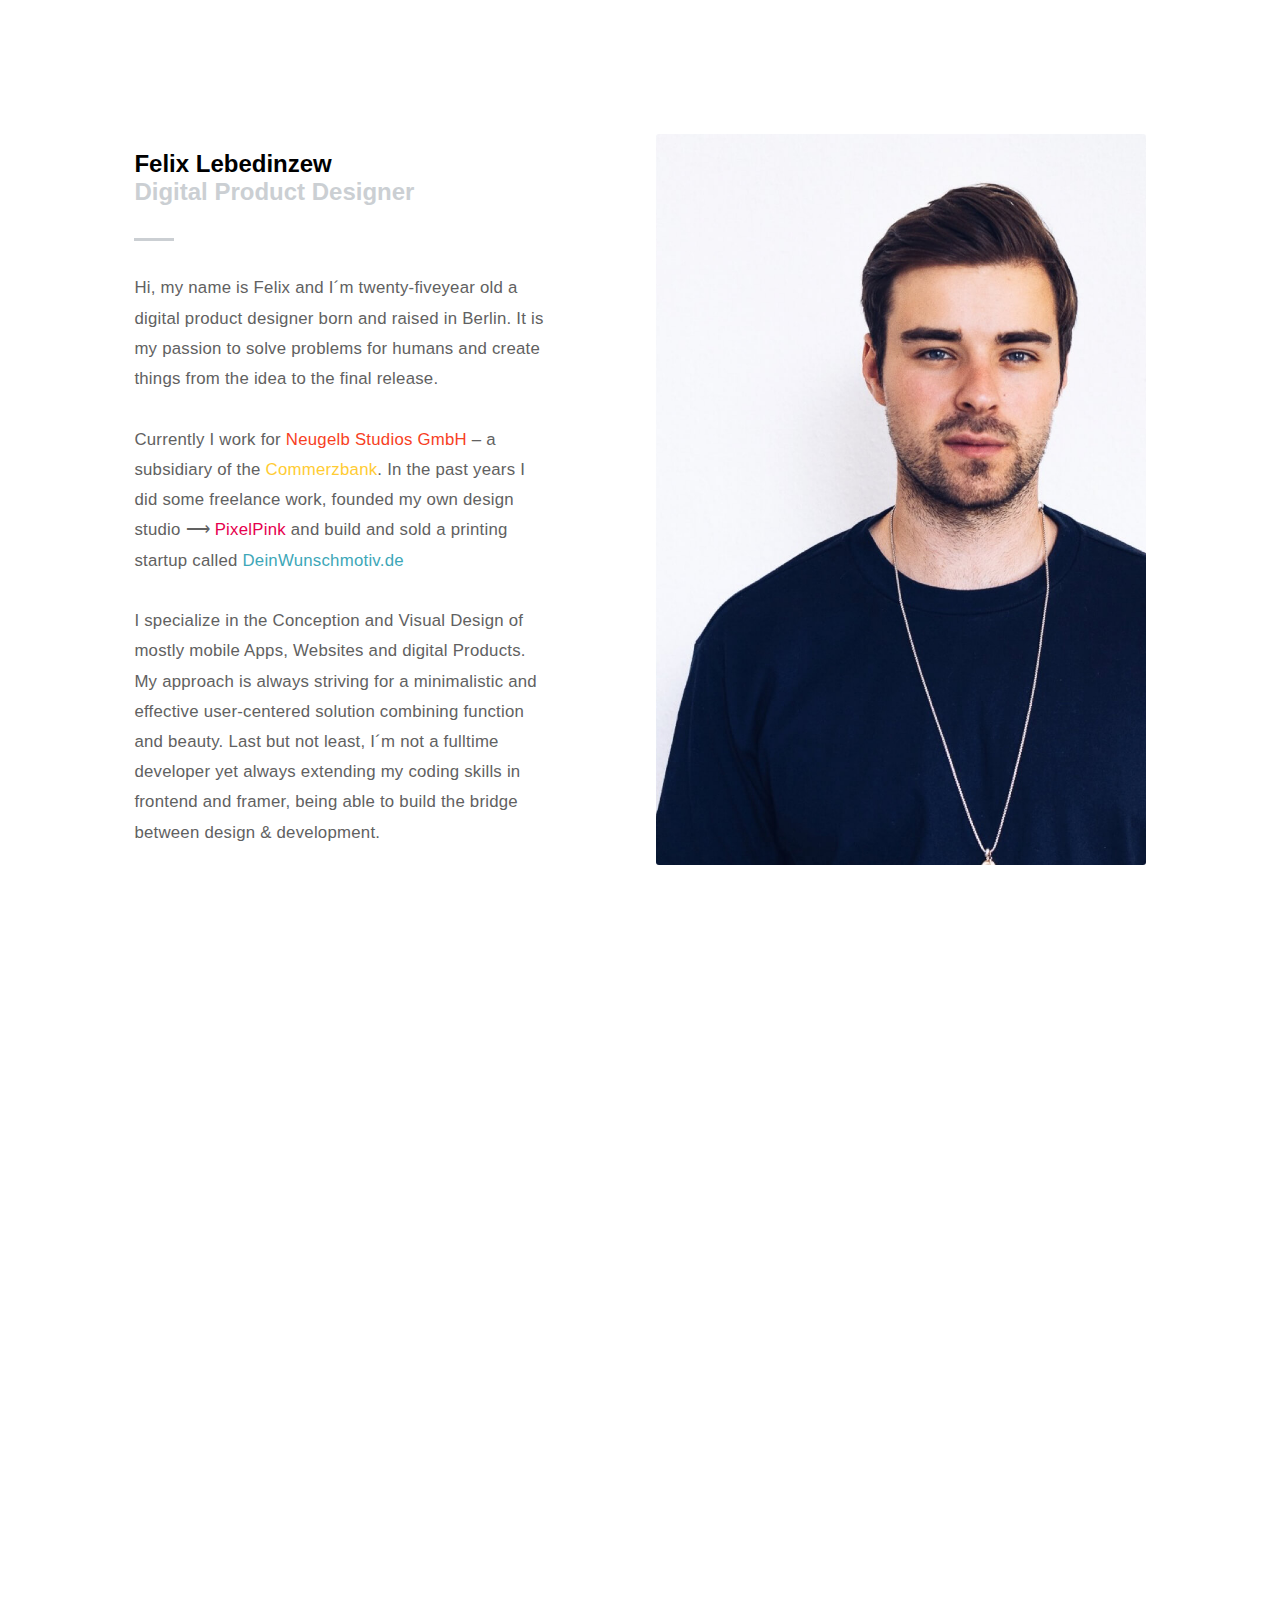
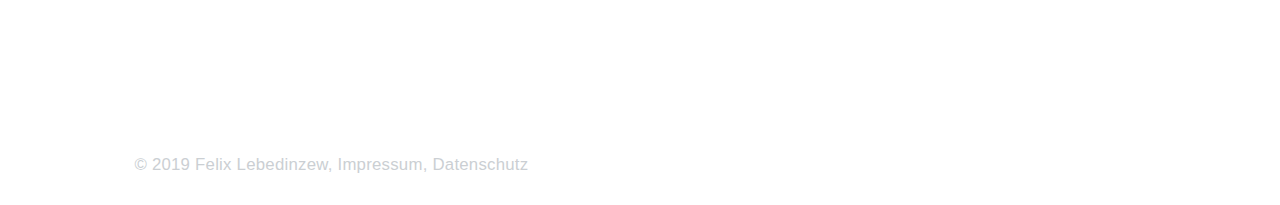
==== index.html @ 2cfcabb1 "changes tab header" ====
<!DOCTYPE html>
<html lang="en">
  <head>
    <meta charset="UTF-8">
    <meta name="viewport" content="width=device-width, initial-scale=1.0">
    <meta http-equiv="X-UA-Compatible" content="ie=edge">
    <title>Felix Lebedinzew – Designer</title>
    <link rel="stylesheet" href="styles.css">
    <script src="https://ajax.googleapis.com/ajax/libs/jquery/3.3.1/jquery.min.js"></script>
  </head>
  <body>

    <!-- Stage -->
    <section class="startSection">
      <div class="wrapper">
        <div>
          <h1>Felix Lebedinzew </br><span class="color1">Digital Product Designer</span></h1>
          <hr align="left">
          <p class="color2">Hi, my name is Felix and I´m twenty-fiveyear old a digital product designer born and raised in Berlin. It is my passion to solve problems for humans and create things from the idea to the final release.</br></br>
          Currently I work for <a href="https://neugelb.com" target="_blank"><span class="colorNeugelb">Neugelb Studios GmbH</span></a> – a subsidiary of the <a href="https://www.commerzbank.de" target="_blank"><span class="colorCommerzbank">Commerzbank</span></a>. In the past years I did some freelance work, founded my own design studio ⟶ <a href="https://www.pixel-pink.de" target="_blank"><span class="colorPixelPink">PixelPink</span></a> and build and sold a printing startup called <a href="https://www.deinwunschmotiv.de" target="_blank"><span class="colorDeinWunschmotiv">DeinWunschmotiv.de</span></a></br></br>
          I specialize in the Conception and Visual Design of mostly mobile Apps, Websites and digital Products. My approach is always striving for a minimalistic and effective user-centered solution combining function and beauty. Last but not least, I´m not a fulltime developer yet always extending my coding skills in frontend and framer, being able to build the bridge between design & development.</p>
        </div>

        <div class="img-responsive">
        </div>
      </div>
    </section>

    <!-- Projects -->
    <section class="projectsSection">
      <div class="hideme">
        <h1 class="color1"> Selected </br> Work</h1>
        <hr align="left">
      </div>


      <div class="projectRow">

          <!-- Commerzbank -->
          <a href="https://www.bankingapp.commerzbank.de" target="_blank">
          <div class="projectLeft">
              <img class="hideme" src="img/commerzbank.jpg" alt="commerzbank mobile banking app">
              <div class="projectTitle hideme">
                  <h1>Commerzbank App ↗</br> <span class="color1">2017 – today</span> </h1>
              </div>
              <div class="projectMeta hideme">
                <ul class="category color2">
                  <li>mobile app ux</li>
                  <li>interaction / prototyping</li>
                  <li>product ui</li>
                  <li>development qa</li>
                </ul>
              </div>
          </div></a>

          <!-- QVSTA -->
          <a href="http://qvsta.com" target="_blank">
          <div class="projectRight">
              <img class="hideme" src="img/qvsta.jpg" alt="QVSTA Model Booking Platform Website">
              <div class="projectTitle hideme">
                  <h1>Qvsta Model Booking ↗</br> <span class="color1">2018</span> </h1>
              </div>
              <div class="projectMeta hideme">
                <ul class="category color2">
                  <li>ux + research</li>
                  <li>product visual design</li>
                  <li>corporate design</li>
                  <li>qa</li>
                </ul>
              </div>
          </div></a>

          <!-- ThisIsLisa X -->
          <a href="http://thisislisax.com" target="_blank">
          <div class="projectLeft">
            <img class="hideme" src="img/thisislisax.jpg" alt="ThisIsLisa X Blog Website">
              <div class="projectTitle hideme">
                  <h1>ThisIsLisa X ↗</br> <span class="color1">2017</span> </h1>
              </div>
              <div class="projectMeta hideme">
                <ul class="category color2">
                  <li>web ux / ui</li>
                  <li>branding</li>
                  <li>development</li>
                </ul>
              </div>
          </div></a>

          <!-- Die-Masterarbeit.de -->
          <a href="https://www.die-masterarbeit.de" target="_blank">
          <div class="projectRight">
              <img class="hideme" src="img/die-masterarbeit.jpg" alt="Die-Masterarbeit.de website">
              <div class="projectTitle hideme">
                  <h1>Die-Masterarbeit.de ↗</br> <span class="color1">2017</span> </h1>
              </div>
              <div class="projectMeta hideme">
                <ul class="category color2">
                  <li>product ui / ux</li>
                  <li>consultancy</li>
                  <li>pitch deck</li>
                </ul>
              </div>
          </div></a>

          <!-- SkyVIV -->
          <a href="https://www.behance.net/gallery/45592717/SkyVIV-Drone-Imagery-Company" target="_blank">
          <div class="projectLeft">
              <img class="hideme" src="img/skyviv.jpg" alt="sky visual imaging venture bangkok website">
              <div class="projectTitle hideme">
                  <h1>Skyviv ↗</br> <span class="color1">2017 (Bangkok)</span> </h1>
              </div>
              <div class="projectMeta hideme">
                <ul class="category color2">
                  <li>brand development</li>
                  <li>visual design / illustrations</li>
                  <li>consultancy</li>
                </ul>
              </div>
          </div></a>

          <!-- DeinWunschmotiv -->
          <a href="https://www.deinwunschmotiv.de" target="_blank">
          <div class="projectRight">
              <img class="hideme" src="img/deinwunschmotiv.jpg" alt="DeinWunschmotiv Startup Website">
              <div class="projectTitle hideme">
                  <h1>DeinWunschmotiv ↗</br> <span class="color1">2016 – 2018</span> </h1>
              </div>
              <div class="projectMeta hideme">
                <ul class="category color2">
                  <li>entrepreneurship</li>
                  <li>service design</li>
                  <li>branding (ui / ux)</li>
                  <li>development</li>
                </ul>
              </div>
          </div></a>

      </div>

    </section>

    <!-- Sketch Freebies -->
    <div class="wrapper hideme">
      <div>
        <h1 class="color1"> Sketch </br> Freebies</h1>
        <hr align="left">
        <a class="hvr-sweep-to-right" href="http://felix-lebedinzew.com/downloads/SocialMediaKit.sketch.zip"><h1>Fashion Social-Media-Kit</a></br><a class="hvr-sweep-to-right" href="http://felix-lebedinzew.com/downloads/ios11-app-store-design-ui.sketch.zip">iOS App Store</a></br> <a class="hvr-sweep-to-right" href="http://felix-lebedinzew.com/downloads/Interstellar-Flights.sketch.zip">Interstellar Flights</a></h1>
      </div>
    </div>


    <!-- Social Media -->
    <div class="socialMedia hideme">
      <a href="mailto:hi@felix-lebedinzew.com"><h1 class="hvr-sweep-to-right color2">💌 Email</h1></a>
      <a href="https://dribbble.com/felixlebedinzew" target="_blank"><h1 class="hvr-sweep-to-right color2">🏀 Dribbble</h1></a>
      <a href="https://www.behance.net/felixlebedinzew" target="_blank"><h1 class="hvr-sweep-to-right color2">🖼️ Behance</h1></a>
      <a href="https://www.instagram.com/felixishappy/" target="_blank"><h1 class="hvr-sweep-to-right color2">📸 Instagram</h1></a>
      <a href="https://www.linkedin.com/in/felix-lebedinzew-8358b8115/" target="_blank"><h1 class="hvr-sweep-to-right color2">💼 Linkedin</h1></a>
    </div>

    <!-- Legal -->
    <div class="wrapper">
      <p class="color1">© 2019 Felix Lebedinzew, <a href="imprint.html">Impressum</a>, <a href="privacy.html">Datenschutz</a></p>
    </div>

    <script type="text/javascript">
        $(document).ready(function() {

        /* Every time the window is scrolled ... */
        $(window).scroll( function(){

            /* Check the location of each desired element */
            $('.hideme').each( function(i){

                var bottom_of_object = $(this).offset().top + $(this).outerHeight();
                var bottom_of_window = $(window).scrollTop() + $(window).height();

                /* If the object is completely visible in the window, fade it it */
                if( bottom_of_window > bottom_of_object ){

                    $(this).animate({'opacity':'1'},500);

                }

            });

        });

      });

    </script>
  </body>
</html>
---- styles.css ----
.h0 {
  font-family: "Helvetica Neue", Helvetica, Arial, sans-serif;
  font-size: 4.5em;
  margin-left: 10%;
}

h1 {
  font-family: "Helvetica Neue", Helvetica, Arial, sans-serif;
  font-size: 1.5em;
}

p, ul {
  font-family: "Helvetica Neue", Helvetica, Arial, sans-serif;
  font-size: 1.05em;
  line-height: 1.8em;
  list-style: none;
  letter-spacing: 0.24px;
}

ul {
  display: inline;
}

p {
  padding-right: 15%;
}

hr {
  background-color: #CBCFD3;
  height: 3px;
  width: 40px;
  border: none;
  margin-top: 2em;
  margin-bottom: 2em;
}

img {
  width: 100%;
}

a {
  color: inherit; /* blue colors for links too */
  text-decoration: inherit; /* no underline */
}

.color1 {
  color: #CBCFD3;
}

.color2 {
  color: #616161;
}

.colorNeugelb {
  color: #F73F24;
  font-weight: 500;
}

.colorCommerzbank {
  color: #ffcc33;
  font-weight: 500;
}

.colorPixelPink{
  color: #e6004e;
  font-weight: 500;
}

.colorDeinWunschmotiv{
  color: #3DA7B8;
  font-weight: 500;
}


.hideme
{
    opacity:0;
}
/* PROJECT STYLES */

.projectsSection {
  padding-left: 10%;
  padding-right: 10%;
}

.projectLeft {
  float: left;
  width: 49%;
  margin-right: 1%;
  margin-bottom: 5em;
  transition: all .5s ease;
  padding-bottom: 6%;
}

.projectRight {
  float: left;
  width: 49%;
  margin-left: 1%;
  margin-bottom: 5em;
  transition: all .5s ease;
  padding-bottom: 6%;
}

.projectTitle {
  float: left;
  width: 48%;
  padding-left: 2%;
  padding-top: 1%;
}

.projectMeta {
  float: left;
  width: 50%;
}

.projectLeft:hover, .projectRight:hover,
.projectLeft:focus, .projectRight:focus  {
  box-shadow: 2px 8px 20px 0 rgba(31,32,68,.19);
  transform: scale(1.01, 1.01);
  transition: all .5s ease;
}

.project img{
  width: 100%;
}


.img-responsive {
    background: url("img/me.jpg");
    overflow: hidden;
    background-size: cover;
    background-position: center center;
    margin-left: 2em;
    min-height: 65vh;
}

.startSection {
  padding-top: 10%;
  padding-bottom: 10%;
}

.wrapper {
  display: flex;
  padding-left: 10%;
  padding-right: 10%;
}

.wrapper > div {
  border-radius: 3px;
  flex: 1;
}

.socialMedia {
  padding-top: 6%;
  padding-left: 10%;
  padding-right: 10%;
}

/* Sweep To Right */
.hvr-sweep-to-right {
  display: inline-block;
  vertical-align: middle;
  margin-right: 2em;
  padding-right: .2em;
  padding-left: .2em;
  -webkit-transform: translateZ(0);
  transform: translateZ(0);
  box-shadow: 0 0 1px rgba(0, 0, 0, 0);
  -webkit-backface-visibility: hidden;
  backface-visibility: hidden;
  -moz-osx-font-smoothing: grayscale;
  position: relative;
  -webkit-transition-property: color;
  transition-property: color;
  -webkit-transition-duration: 0.3s;
  transition-duration: 0.3s;
}
.hvr-sweep-to-right:before {
  content: "";
  position: absolute;
  z-index: -1;
  top: 0;
  left: 0;
  right: 0;
  bottom: 0;
  background: #000;
  -webkit-transform: scaleX(0);
  transform: scaleX(0);
  -webkit-transform-origin: 0 50%;
  transform-origin: 0 50%;
  -webkit-transition-property: transform;
  transition-property: transform;
  -webkit-transition-duration: 0.3s;
  transition-duration: 0.3s;
  -webkit-transition-timing-function: ease-out;
  transition-timing-function: ease-out;
}
.hvr-sweep-to-right:hover, .hvr-sweep-to-right:focus, .hvr-sweep-to-right:active {
  color: white;
}
.hvr-sweep-to-right:hover:before, .hvr-sweep-to-right:focus:before, .hvr-sweep-to-right:active:before {
  -webkit-transform: scaleX(1);
  transform: scaleX(1);
}

/* Smartphones (portrait) ----------- */
@media (max-width : 980px) {

  p {
    padding-right: 0%;
  }

  .projectLeft {
    float: left;
    width: 100%;
  }

  .projectRight {
    float: left;
    width: 100%;
  }

  .projectTitle {
    float: left;
    width: 98%;
    padding-left: 2%;
  }

  .projectMeta {
    float: left;
    width: 98%;
    padding-left: 2%;
    display: inline;
    padding-bottom: 16%;
    margin-top: -3%;
  }

  .wrapper {
    display: inline-block;
  }

  .wrapper > div {
    border-radius: 3px;
    flex: 1;
    width: 100%;
  }

  .socialMedia {
    max-width: 100%;
  }

  .img-responsive {
    padding-top: 5%;
    min-height: 45vh;
    margin-left: 0em;
    width: 100%;
  }
}
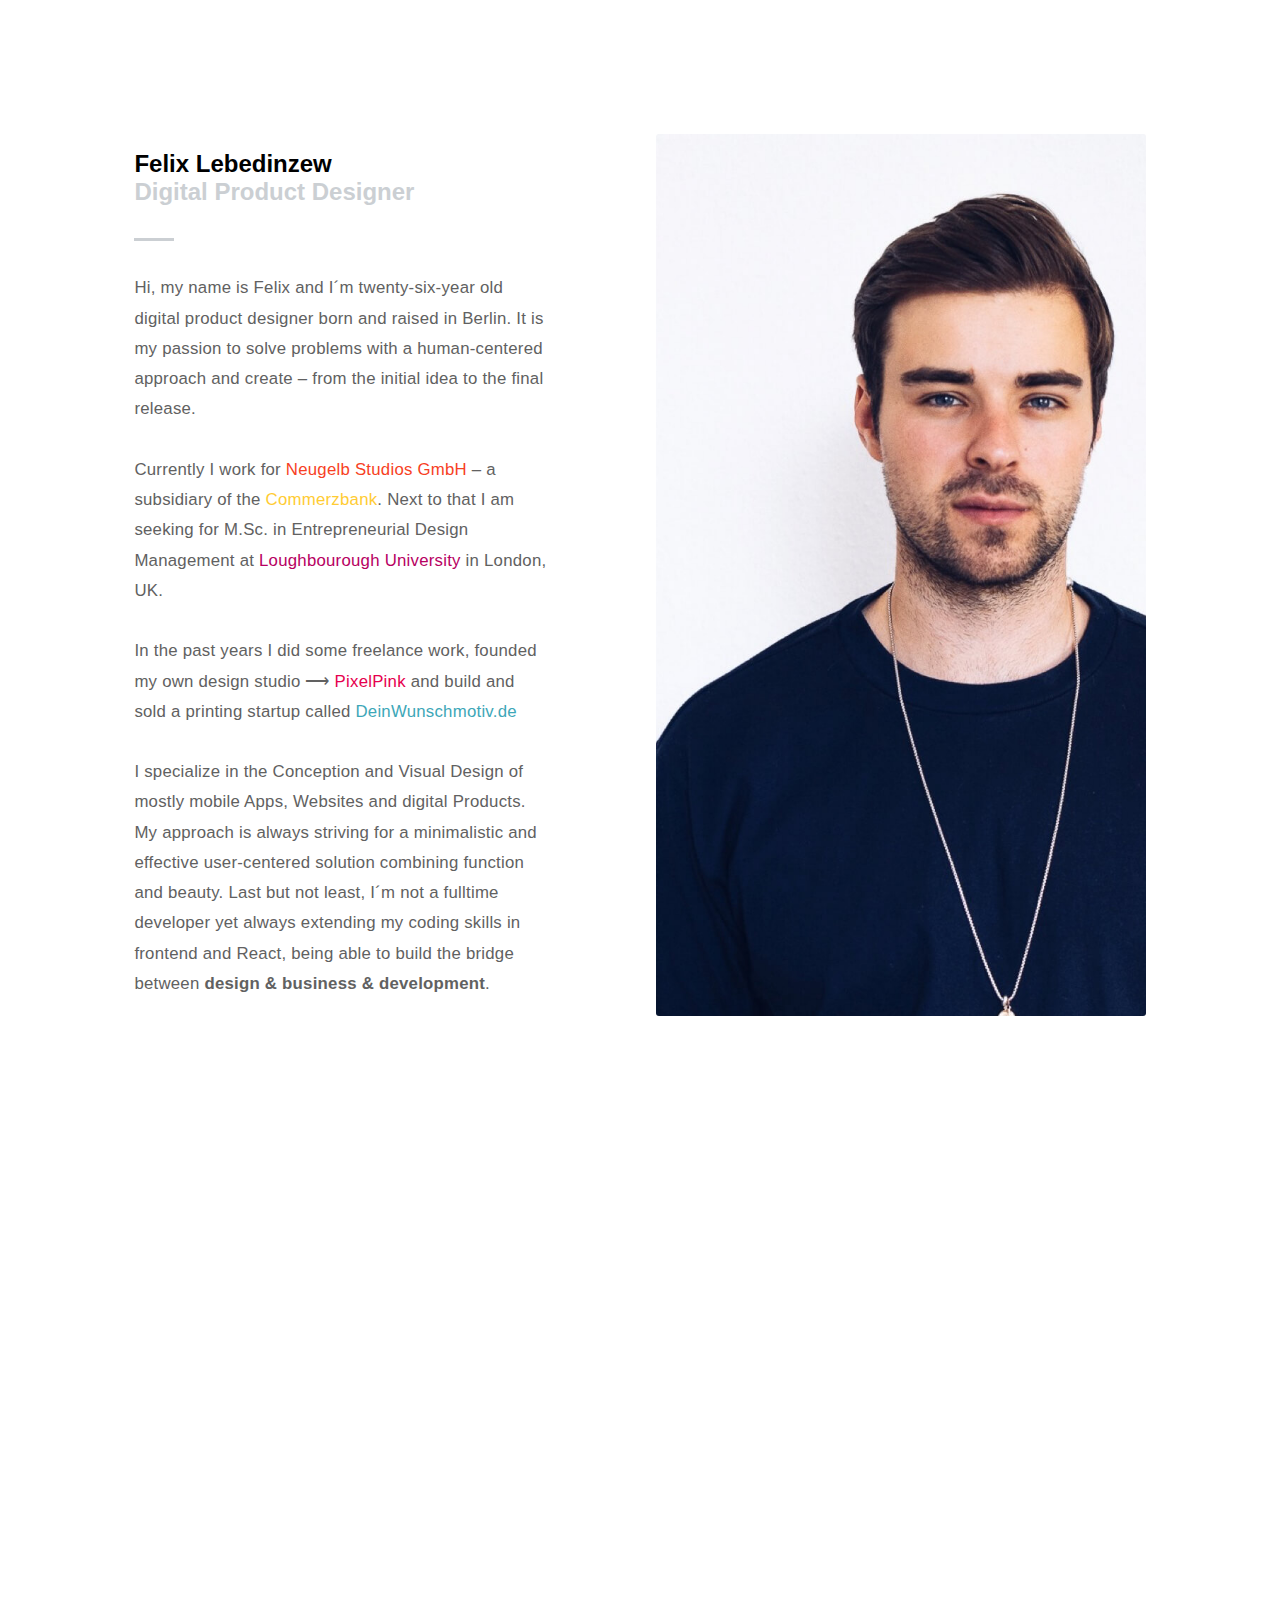
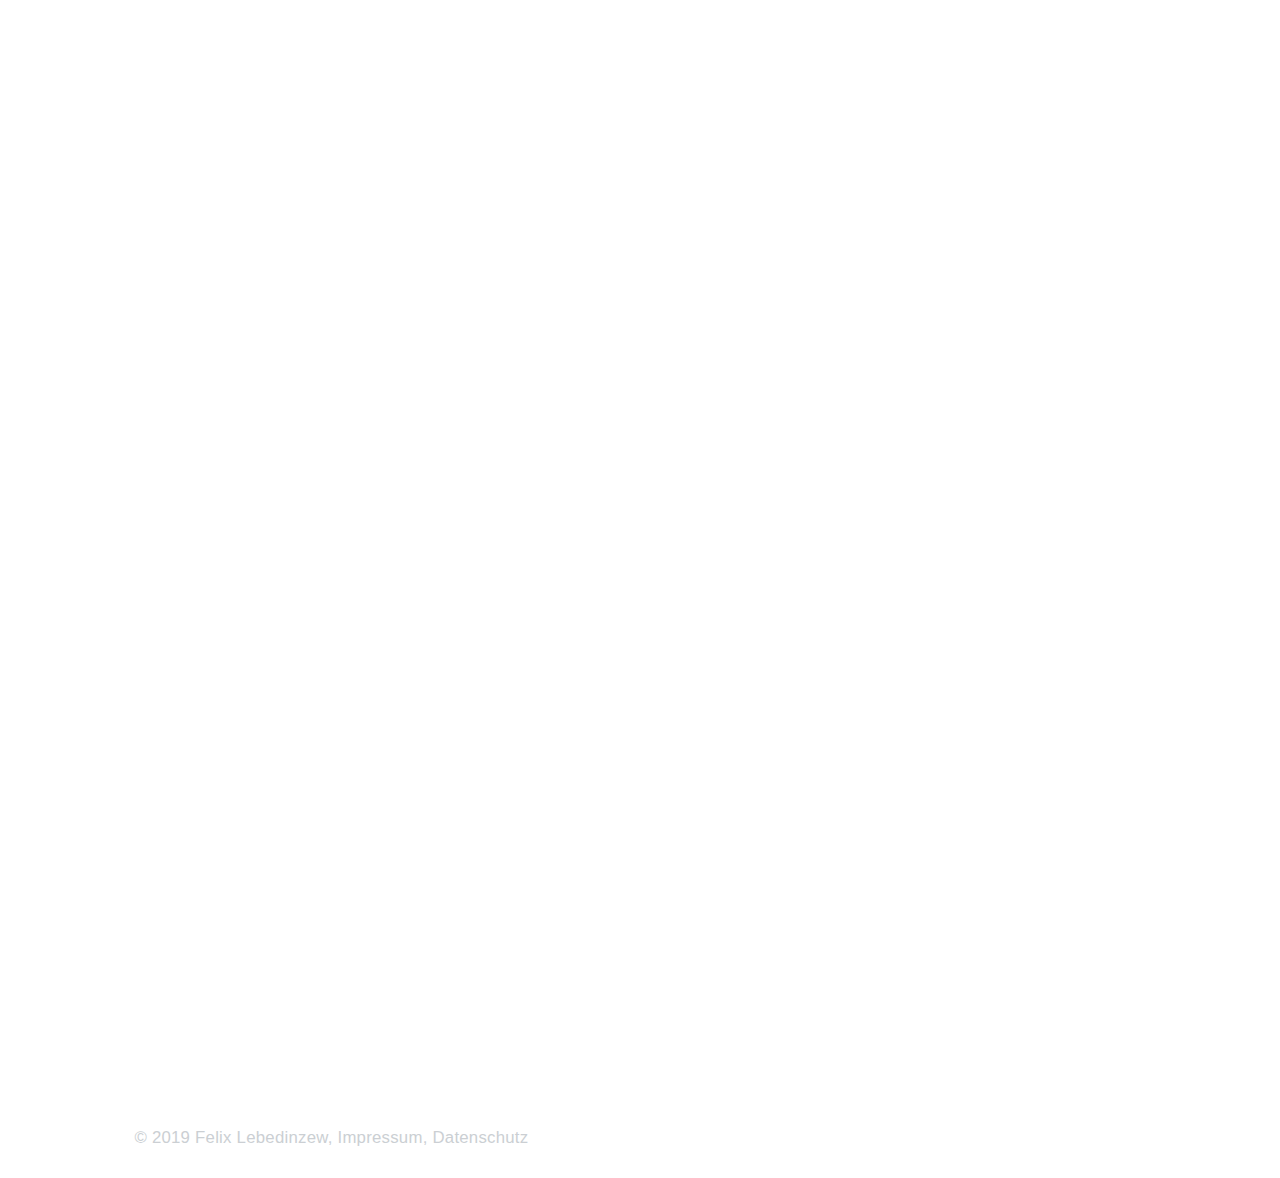
==== commit 3ae87e0f: "changed styles and text" ====
--- a/index.html
+++ b/index.html
@@ -16,9 +16,9 @@
         <div>
           <h1>Felix Lebedinzew </br><span class="color1">Digital Product Designer</span></h1>
           <hr align="left">
-          <p class="color2">Hi, my name is Felix and I´m twenty-fiveyear old a digital product designer born and raised in Berlin. It is my passion to solve problems for humans and create things from the idea to the final release.</br></br>
-          Currently I work for <a href="https://neugelb.com" target="_blank"><span class="colorNeugelb">Neugelb Studios GmbH</span></a> – a subsidiary of the <a href="https://www.commerzbank.de" target="_blank"><span class="colorCommerzbank">Commerzbank</span></a>. In the past years I did some freelance work, founded my own design studio ⟶ <a href="https://www.pixel-pink.de" target="_blank"><span class="colorPixelPink">PixelPink</span></a> and build and sold a printing startup called <a href="https://www.deinwunschmotiv.de" target="_blank"><span class="colorDeinWunschmotiv">DeinWunschmotiv.de</span></a></br></br>
-          I specialize in the Conception and Visual Design of mostly mobile Apps, Websites and digital Products. My approach is always striving for a minimalistic and effective user-centered solution combining function and beauty. Last but not least, I´m not a fulltime developer yet always extending my coding skills in frontend and framer, being able to build the bridge between design & development.</p>
+          <p class="color2">Hi, my name is Felix and I´m twenty-six-year old digital product designer born and raised in Berlin. It is my passion to solve problems with a human-centered approach and create – from the initial idea to the final release.</br></br>
+          Currently I work for <a href="https://neugelb.com" target="_blank"><span class="colorNeugelb">Neugelb Studios GmbH</span></a> – a subsidiary of the <a href="https://www.commerzbank.de" target="_blank"><span class="colorCommerzbank">Commerzbank</span></a>. Next to that I am seeking for M.Sc. in Entrepreneurial Design Management at <a href="https://www.lborolondon.ac.uk" target="_blank"><span class="colorLBoro">Loughbourough University</span> in London, UK</a>. </br></br>In the past years I did some freelance work, founded my own design studio ⟶ <a href="https://www.pixel-pink.de" target="_blank"><span class="colorPixelPink">PixelPink</span></a> and build and sold a printing startup called <a href="https://www.deinwunschmotiv.de" target="_blank"><span class="colorDeinWunschmotiv">DeinWunschmotiv.de</span></a></br></br>
+          I specialize in the Conception and Visual Design of mostly mobile Apps, Websites and digital Products. My approach is always striving for a minimalistic and effective user-centered solution combining function and beauty. Last but not least, I´m not a fulltime developer yet always extending my coding skills in frontend and React, being able to build the bridge between <b>design & business & development</b>.</p>
         </div>
 
         <div class="img-responsive">
@@ -38,102 +38,119 @@
 
           <!-- Commerzbank -->
           <a href="https://www.bankingapp.commerzbank.de" target="_blank">
-          <div class="projectLeft">
+          <div class="projectHighlight">
               <img class="hideme" src="img/commerzbank.jpg" alt="commerzbank mobile banking app">
               <div class="projectTitle hideme">
-                  <h1>Commerzbank App ↗</br> <span class="color1">2017 – today</span> </h1>
-              </div>
-              <div class="projectMeta hideme">
-                <ul class="category color2">
-                  <li>mobile app ux</li>
-                  <li>interaction / prototyping</li>
-                  <li>product ui</li>
-                  <li>development qa</li>
+                  <h1>Commerzbank Mobile App ↗</br> <span class="color1">2017 – today</span> </h1>
+              </div>
+              <div class="projectMeta hideme">
+                <ul class="category color2">
+                  <li>Successfully launched in Sep 19</li>
+                  <li>Leading the Design-Team</li>
+                  <li>Product UX and UI</li>
+                  <li>Testing & Prototyping</li>
                 </ul>
               </div>
           </div></a>
 
           <!-- QVSTA -->
           <a href="http://qvsta.com" target="_blank">
-          <div class="projectRight">
+          <div class="projectLeft">
               <img class="hideme" src="img/qvsta.jpg" alt="QVSTA Model Booking Platform Website">
               <div class="projectTitle hideme">
                   <h1>Qvsta Model Booking ↗</br> <span class="color1">2018</span> </h1>
               </div>
               <div class="projectMeta hideme">
                 <ul class="category color2">
-                  <li>ux + research</li>
-                  <li>product visual design</li>
-                  <li>corporate design</li>
-                  <li>qa</li>
+                  <li>Ux + Research</li>
+                  <li>Product Visual Design</li>
+                  <li>Corporate Resign</li>
+                  <li>QA</li>
                 </ul>
               </div>
           </div></a>
 
           <!-- ThisIsLisa X -->
           <a href="http://thisislisax.com" target="_blank">
-          <div class="projectLeft">
+          <div class="projectRight">
             <img class="hideme" src="img/thisislisax.jpg" alt="ThisIsLisa X Blog Website">
               <div class="projectTitle hideme">
                   <h1>ThisIsLisa X ↗</br> <span class="color1">2017</span> </h1>
               </div>
               <div class="projectMeta hideme">
                 <ul class="category color2">
-                  <li>web ux / ui</li>
-                  <li>branding</li>
-                  <li>development</li>
+                  <li>Web UX / UI</li>
+                  <li>Branding</li>
+                  <li>Development</li>
                 </ul>
               </div>
           </div></a>
 
           <!-- Die-Masterarbeit.de -->
           <a href="https://www.die-masterarbeit.de" target="_blank">
-          <div class="projectRight">
+          <div class="projectLeft">
               <img class="hideme" src="img/die-masterarbeit.jpg" alt="Die-Masterarbeit.de website">
               <div class="projectTitle hideme">
                   <h1>Die-Masterarbeit.de ↗</br> <span class="color1">2017</span> </h1>
               </div>
               <div class="projectMeta hideme">
                 <ul class="category color2">
-                  <li>product ui / ux</li>
-                  <li>consultancy</li>
-                  <li>pitch deck</li>
+                  <li>Product UI / UX</li>
+                  <li>Consultancy</li>
+                  <li>Pitch Deck</li>
                 </ul>
               </div>
           </div></a>
 
           <!-- SkyVIV -->
           <a href="https://www.behance.net/gallery/45592717/SkyVIV-Drone-Imagery-Company" target="_blank">
-          <div class="projectLeft">
+          <div class="projectRight">
               <img class="hideme" src="img/skyviv.jpg" alt="sky visual imaging venture bangkok website">
               <div class="projectTitle hideme">
                   <h1>Skyviv ↗</br> <span class="color1">2017 (Bangkok)</span> </h1>
               </div>
               <div class="projectMeta hideme">
                 <ul class="category color2">
-                  <li>brand development</li>
-                  <li>visual design / illustrations</li>
-                  <li>consultancy</li>
+                  <li>Brand Development</li>
+                  <li>Visual Design / Illustrations</li>
+                  <li>Consultancy</li>
                 </ul>
               </div>
           </div></a>
 
           <!-- DeinWunschmotiv -->
           <a href="https://www.deinwunschmotiv.de" target="_blank">
-          <div class="projectRight">
+          <div class="projectLeft">
               <img class="hideme" src="img/deinwunschmotiv.jpg" alt="DeinWunschmotiv Startup Website">
               <div class="projectTitle hideme">
                   <h1>DeinWunschmotiv ↗</br> <span class="color1">2016 – 2018</span> </h1>
               </div>
               <div class="projectMeta hideme">
                 <ul class="category color2">
-                  <li>entrepreneurship</li>
-                  <li>service design</li>
-                  <li>branding (ui / ux)</li>
-                  <li>development</li>
-                </ul>
-              </div>
-          </div></a>
+                  <li>Entrepreneurship</li>
+                  <li>Service design</li>
+                  <li>Branding (ui / ux)</li>
+                  <li>Development</li>
+                </ul>
+              </div>
+          </div></a>
+
+          <!-- Your Project is next? -->
+          <a href="mailto:hi@felix-lebedinzew.com" target="_blank">
+            <div class="projectRight">
+                <img class="hideme" src="img/project.jpg" alt="Ihr Projekt ist das nächste?">
+                <div class="projectTitle hideme">
+                    <h1>Your project next? </br> <span class="color1">Hit me up now!</span> </h1>
+                </div>
+                <div class="projectMeta hideme">
+                  <!-- <ul class="category color2">
+                    <li>entrepreneurship</li>
+                    <li>service design</li>
+                    <li>branding (ui / ux)</li>
+                    <li>development</li>
+                  </ul> -->
+                </div>
+            </div></a>
 
       </div>
 
@@ -144,7 +161,7 @@
       <div>
         <h1 class="color1"> Sketch </br> Freebies</h1>
         <hr align="left">
-        <a class="hvr-sweep-to-right" href="http://felix-lebedinzew.com/downloads/SocialMediaKit.sketch.zip"><h1>Fashion Social-Media-Kit</a></br><a class="hvr-sweep-to-right" href="http://felix-lebedinzew.com/downloads/ios11-app-store-design-ui.sketch.zip">iOS App Store</a></br> <a class="hvr-sweep-to-right" href="http://felix-lebedinzew.com/downloads/Interstellar-Flights.sketch.zip">Interstellar Flights</a></h1>
+        <a class="hvr-sweep-to-right" href="https://www.sketchappsources.com/free-source/3095-social-media-post-kit-sketch-freebie-resource.html"><h1>Fashion Social-Media-Kit</a></br><a class="hvr-sweep-to-right" href="https://www.sketchappsources.com/free-source/2689-ios-11-app-store-design-uu-sketch-freebie-resource.html">iOS App Store</a></br> <a class="hvr-sweep-to-right" href="https://www.sketchappsources.com/free-source/2489-interstellar-flights-sketch-freebie-resource.html">Interstellar Flights</a></h1>
       </div>
     </div>
 
@@ -152,10 +169,10 @@
     <!-- Social Media -->
     <div class="socialMedia hideme">
       <a href="mailto:hi@felix-lebedinzew.com"><h1 class="hvr-sweep-to-right color2">💌 Email</h1></a>
+      <a href="https://www.linkedin.com/in/felix-lebedinzew-8358b8115/" target="_blank"><h1 class="hvr-sweep-to-right color2">💼 Linkedin</h1></a>
       <a href="https://dribbble.com/felixlebedinzew" target="_blank"><h1 class="hvr-sweep-to-right color2">🏀 Dribbble</h1></a>
+      <a href="https://www.instagram.com/felixishappy/" target="_blank"><h1 class="hvr-sweep-to-right color2">📸 Instagram</h1></a>
       <a href="https://www.behance.net/felixlebedinzew" target="_blank"><h1 class="hvr-sweep-to-right color2">🖼️ Behance</h1></a>
-      <a href="https://www.instagram.com/felixishappy/" target="_blank"><h1 class="hvr-sweep-to-right color2">📸 Instagram</h1></a>
-      <a href="https://www.linkedin.com/in/felix-lebedinzew-8358b8115/" target="_blank"><h1 class="hvr-sweep-to-right color2">💼 Linkedin</h1></a>
     </div>
 
     <!-- Legal -->
--- a/styles.css
+++ b/styles.css
@@ -56,6 +56,11 @@
   font-weight: 500;
 }
 
+.colorLBoro{
+  color: #B70062;
+  font-weight: 500;
+}
+
 .colorCommerzbank {
   color: #ffcc33;
   font-weight: 500;
@@ -83,13 +88,20 @@
   padding-right: 10%;
 }
 
+.projectHighlight {
+  width: 100%;
+  margin-bottom: 5em;
+  transition: all .5s ease;
+  padding-bottom: 19%;
+}
+
 .projectLeft {
   float: left;
   width: 49%;
   margin-right: 1%;
   margin-bottom: 5em;
   transition: all .5s ease;
-  padding-bottom: 6%;
+  padding-bottom: 3%;
 }
 
 .projectRight {
@@ -111,6 +123,13 @@
 .projectMeta {
   float: left;
   width: 50%;
+}
+
+.projectHighlight:hover, .projectHighlight:focus {
+  box-shadow: 2px 8px 20px 0 rgba(31,32,68,.19);
+  transform: scale(1.01, 1.01);
+  transition: all .5s ease;
+  border-radius: 8px;
 }
 
 .projectLeft:hover, .projectRight:hover,
@@ -118,6 +137,7 @@
   box-shadow: 2px 8px 20px 0 rgba(31,32,68,.19);
   transform: scale(1.01, 1.01);
   transition: all .5s ease;
+  border-radius: 8px;
 }
 
 .project img{
@@ -210,6 +230,11 @@
     padding-right: 0%;
   }
 
+  .projectHighlight {
+    float: left;
+    width: 100%;
+  }
+
   .projectLeft {
     float: left;
     width: 100%;
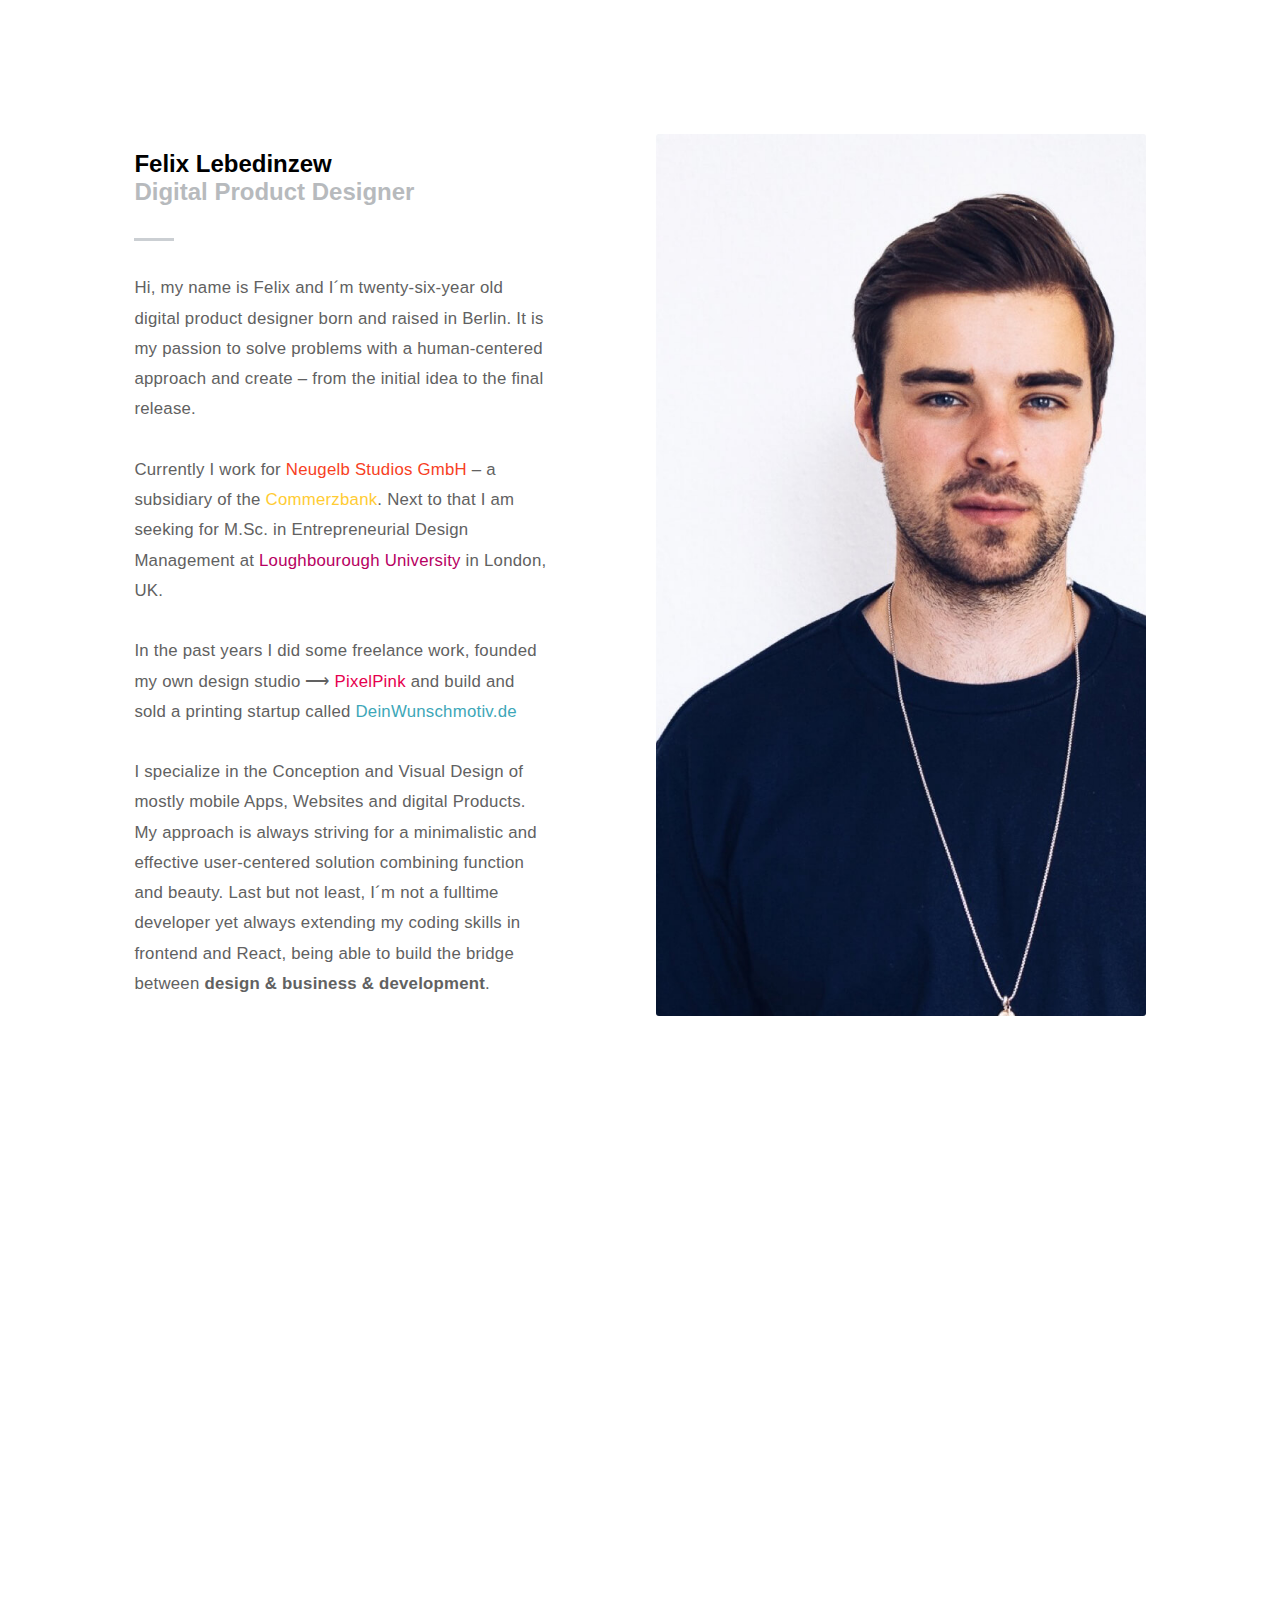
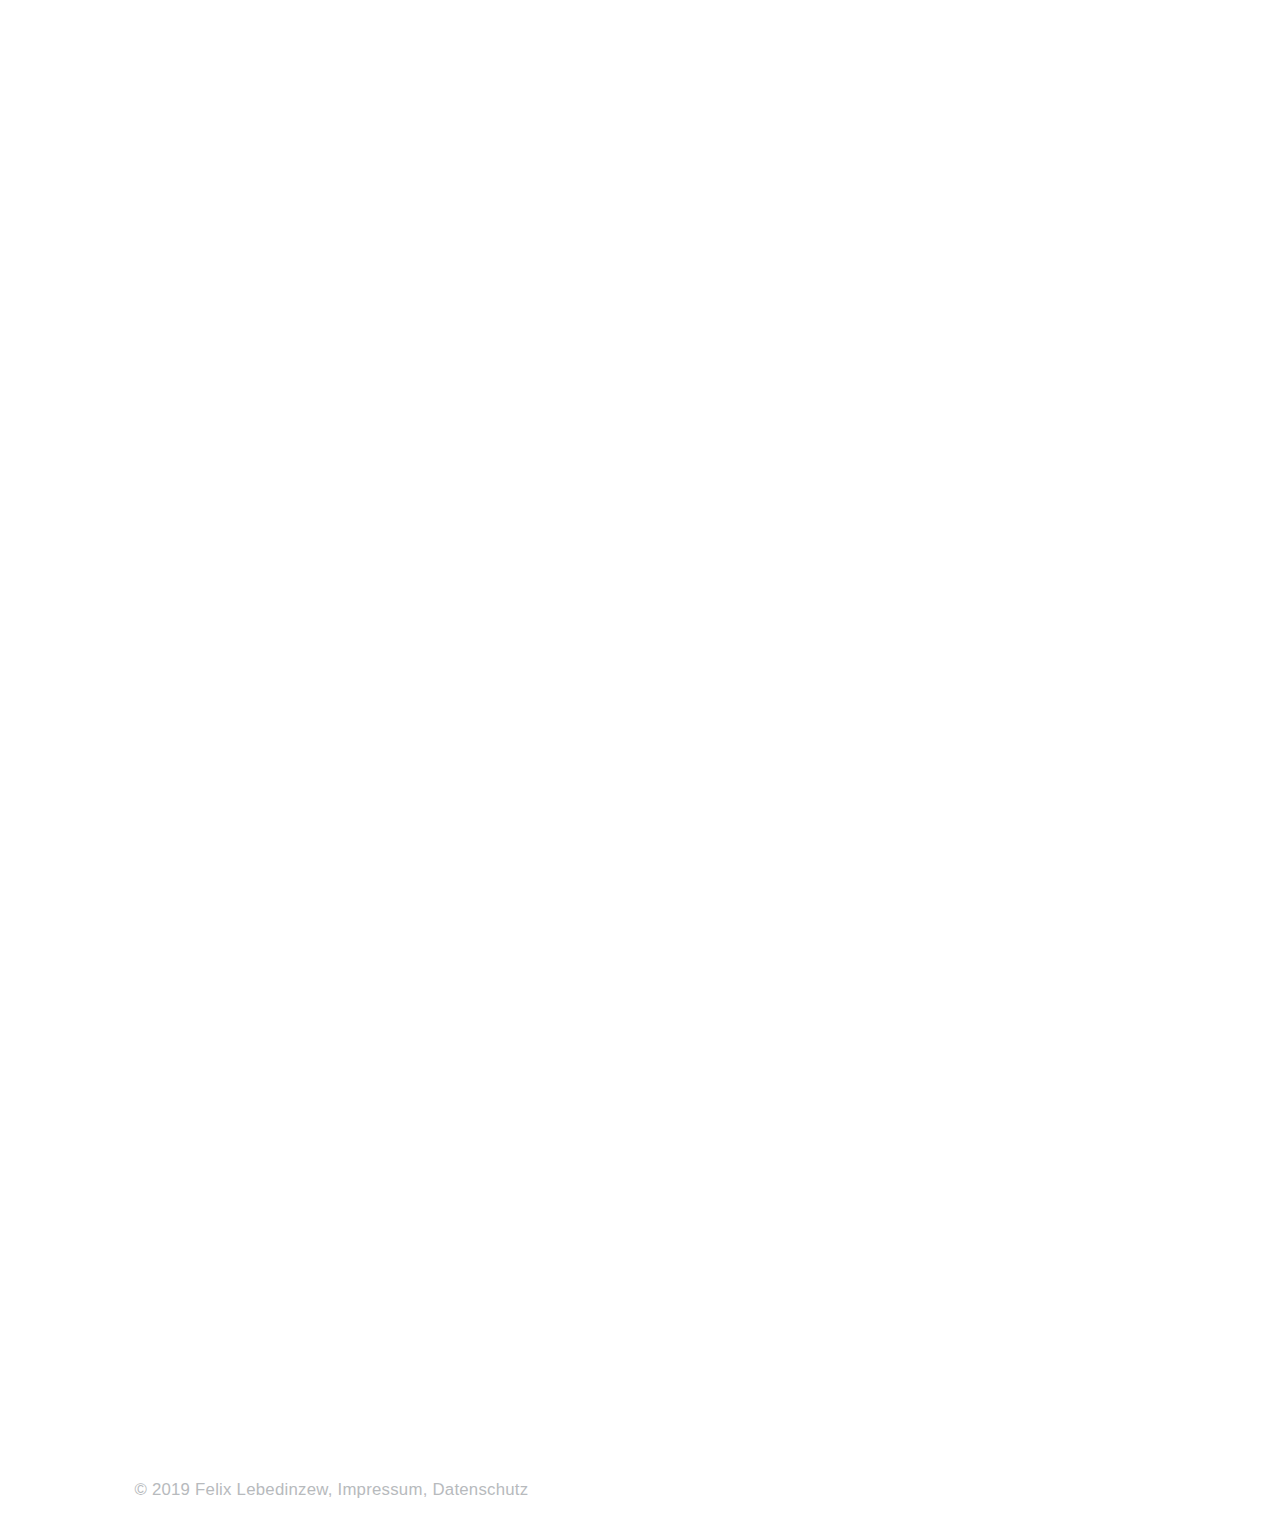
==== commit 792c37d3: "Added Publications Section" ====
--- a/index.html
+++ b/index.html
@@ -45,7 +45,7 @@
               </div>
               <div class="projectMeta hideme">
                 <ul class="category color2">
-                  <li>Successfully launched in Sep 19</li>
+                  <li>Successfully launched in Aug 19</li>
                   <li>Leading the Design-Team</li>
                   <li>Product UX and UI</li>
                   <li>Testing & Prototyping</li>
@@ -156,18 +156,47 @@
 
     </section>
 
+    <!-- Articles / News Section -->
+    <div class="wrapper hideme newsSection">
+      <div>
+        <h1 class="color1"> Articles  /</br> publications</h1>
+        <hr align="left">
+        <a class="hvr-sweep-to-right" href="https://neugelb.com/en/case-studies/design-case-study-hda/#intro"><h1>Neugelb x hda – Banking tomorrow, Viva la Educación!</h1></a>
+        </br>
+        <a class="hvr-sweep-to-right" href="https://page-online.de/branche-karriere/digital-system-design-in-der-praxis/"><h1>PAGE – Digital System Design in der Praxis</h1></a>
+      
+        <a class="hvr-sweep-to-right" href="https://medium.muz.li/made-with-studio-9-c02915a97015"><h1>Muzli App – InVision Studio Creater Community</h1></a> 
+      
+        <a class="hvr-sweep-to-right" href="https://www.morgenpost.de/wirtschaft/karriere/article216560065/Warum-Grafikdesign-viel-mehr-ist-als-huebsch-machen.html"><h1>Berliner Morgenpost – Der Beruf des Designer</h1></a> 
+    
+        <a class="hvr-sweep-to-right" href="https://nrw-startups.de/10-fragen-an-startups-aus-nrw/page/9/?ak_action=reject_mobile"><h1>NRW Startup Screener – 10 Fragen an DeinWunschmotiv</h1></a> 
+  
+        <a class="hvr-sweep-to-right" href="http://blogs.adobe.com/creative/student-reps-felix-und-jannis-wenn-du-aufmerksamkeit-willst-fluestere/?fbclid=IwAR1BmvSuTvzfunblOBrG-_Y3X7QlFJU1Kq_C555pDQysd6ZId_W4-GPe3H8"><h1>Adobe Creative Connection – Student Reps Interview</h1></a> 
+      </div>
+    </div>
+
+    
+
     <!-- Sketch Freebies -->
-    <div class="wrapper hideme">
+    <div class="wrapper hideme newsSection">
       <div>
         <h1 class="color1"> Sketch </br> Freebies</h1>
         <hr align="left">
-        <a class="hvr-sweep-to-right" href="https://www.sketchappsources.com/free-source/3095-social-media-post-kit-sketch-freebie-resource.html"><h1>Fashion Social-Media-Kit</a></br><a class="hvr-sweep-to-right" href="https://www.sketchappsources.com/free-source/2689-ios-11-app-store-design-uu-sketch-freebie-resource.html">iOS App Store</a></br> <a class="hvr-sweep-to-right" href="https://www.sketchappsources.com/free-source/2489-interstellar-flights-sketch-freebie-resource.html">Interstellar Flights</a></h1>
+        <a class="hvr-sweep-to-right" href="https://www.sketchappsources.com/free-source/3095-social-media-post-kit-sketch-freebie-resource.html"><h1>Fashion Social-Media-Kit</h1></a>
+
+        </br>
+
+        <a class="hvr-sweep-to-right" href="https://www.sketchappsources.com/free-source/2689-ios-11-app-store-design-uu-sketch-freebie-resource.html"><h1>iOS App Store</h1></a>
+
+        </br> 
+
+        <a class="hvr-sweep-to-right" href="https://www.sketchappsources.com/free-source/2489-interstellar-flights-sketch-freebie-resource.html"><h1>Interstellar Flights</h1></a>
       </div>
     </div>
 
 
     <!-- Social Media -->
-    <div class="socialMedia hideme">
+    <div class="socialMedia hideme ">
       <a href="mailto:hi@felix-lebedinzew.com"><h1 class="hvr-sweep-to-right color2">💌 Email</h1></a>
       <a href="https://www.linkedin.com/in/felix-lebedinzew-8358b8115/" target="_blank"><h1 class="hvr-sweep-to-right color2">💼 Linkedin</h1></a>
       <a href="https://dribbble.com/felixlebedinzew" target="_blank"><h1 class="hvr-sweep-to-right color2">🏀 Dribbble</h1></a>
@@ -176,7 +205,7 @@
     </div>
 
     <!-- Legal -->
-    <div class="wrapper">
+    <div class="wrapper legal">
       <p class="color1">© 2019 Felix Lebedinzew, <a href="imprint.html">Impressum</a>, <a href="privacy.html">Datenschutz</a></p>
     </div>
 
--- a/styles.css
+++ b/styles.css
@@ -44,7 +44,7 @@
 }
 
 .color1 {
-  color: #CBCFD3;
+  color: #b7babd;
 }
 
 .color2 {
@@ -101,7 +101,7 @@
   margin-right: 1%;
   margin-bottom: 5em;
   transition: all .5s ease;
-  padding-bottom: 3%;
+  /* padding-bottom: 3%; */
 }
 
 .projectRight {
@@ -171,10 +171,25 @@
 }
 
 .socialMedia {
-  padding-top: 6%;
+  /* padding-top: 6%; */
   padding-left: 10%;
   padding-right: 10%;
-}
+  width: 80%;
+  float: left;
+}
+
+.legal {
+  width: 80%;
+}
+
+/* Sketch Freebies and News Section */
+.newsSection {
+  float: left;
+  width: 30%;
+  transition: all .5s ease;
+  padding-bottom: 3%;
+}
+
 
 /* Sweep To Right */
 .hvr-sweep-to-right {
@@ -260,6 +275,13 @@
     margin-top: -3%;
   }
 
+  .newsSection {
+    float: left;
+    width: 80%;
+    transition: all .5s ease;
+    padding-bottom: 3%;
+  }
+
   .wrapper {
     display: inline-block;
   }
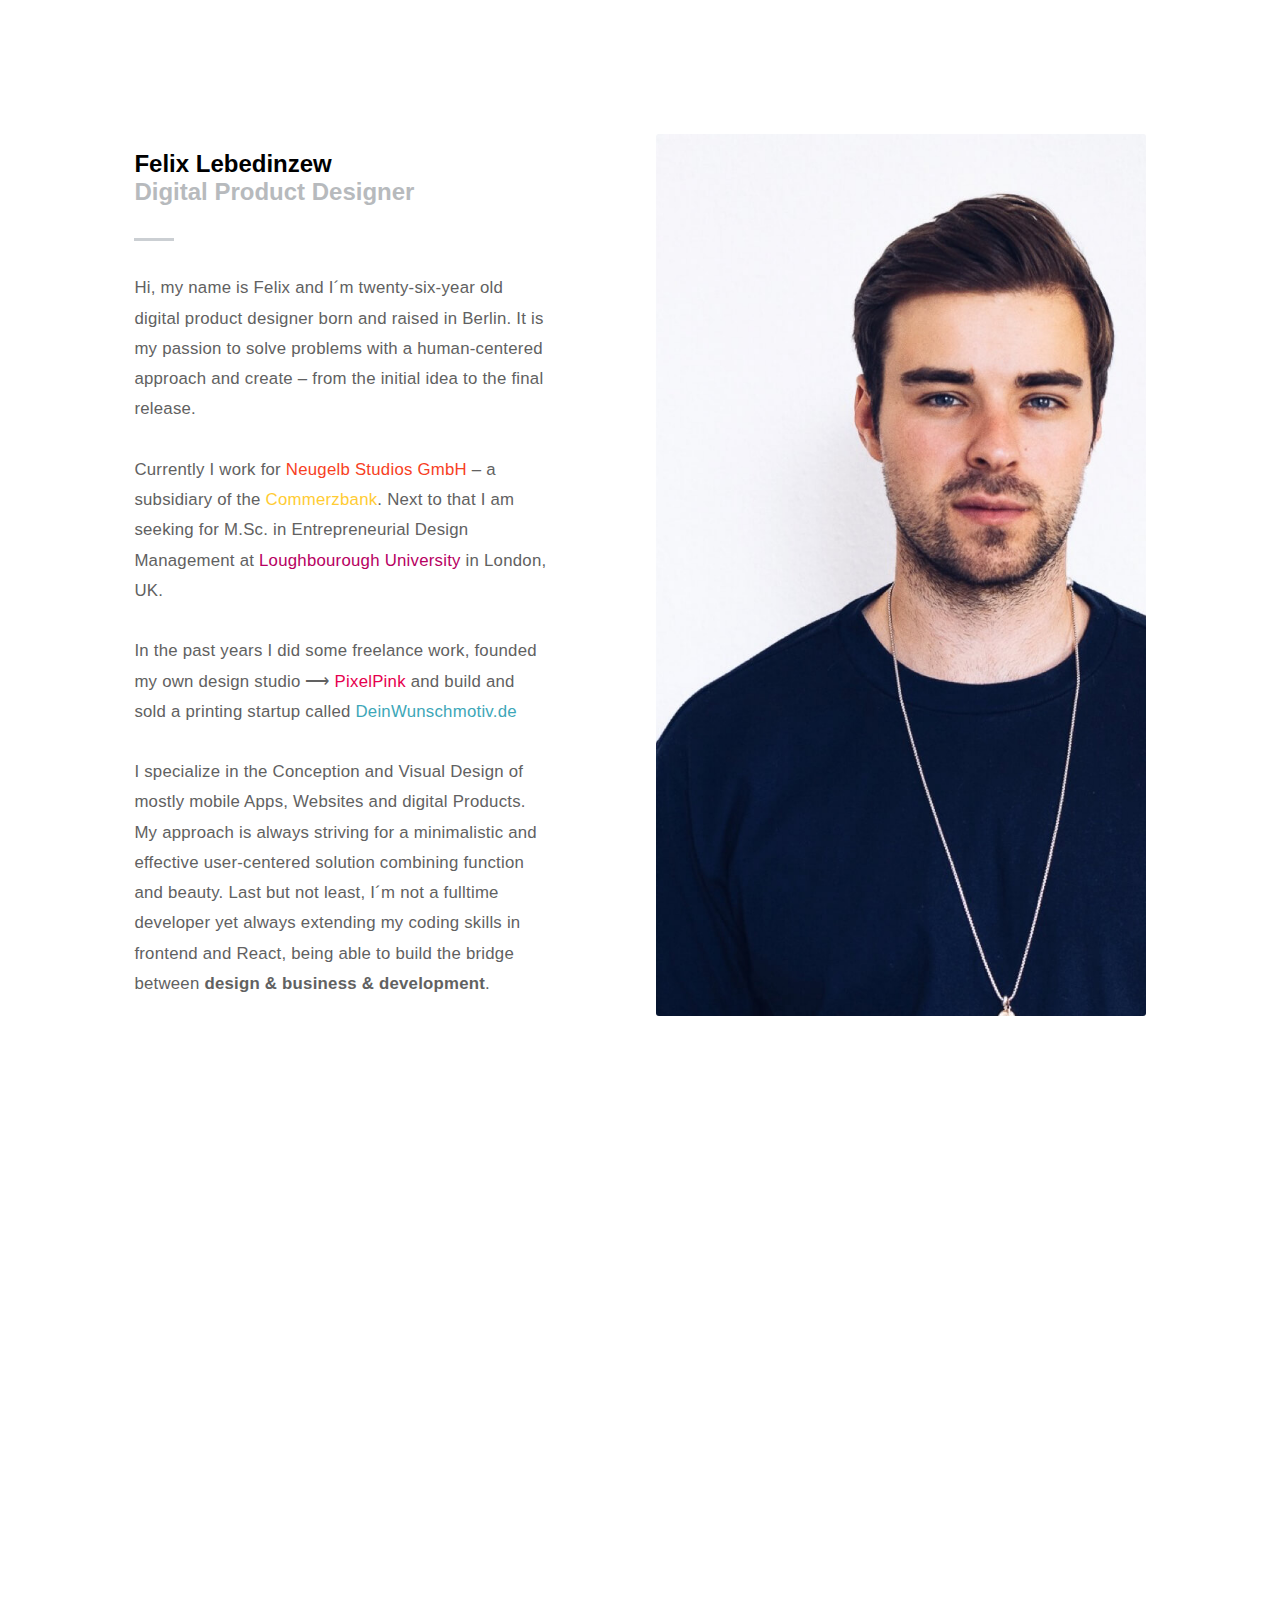
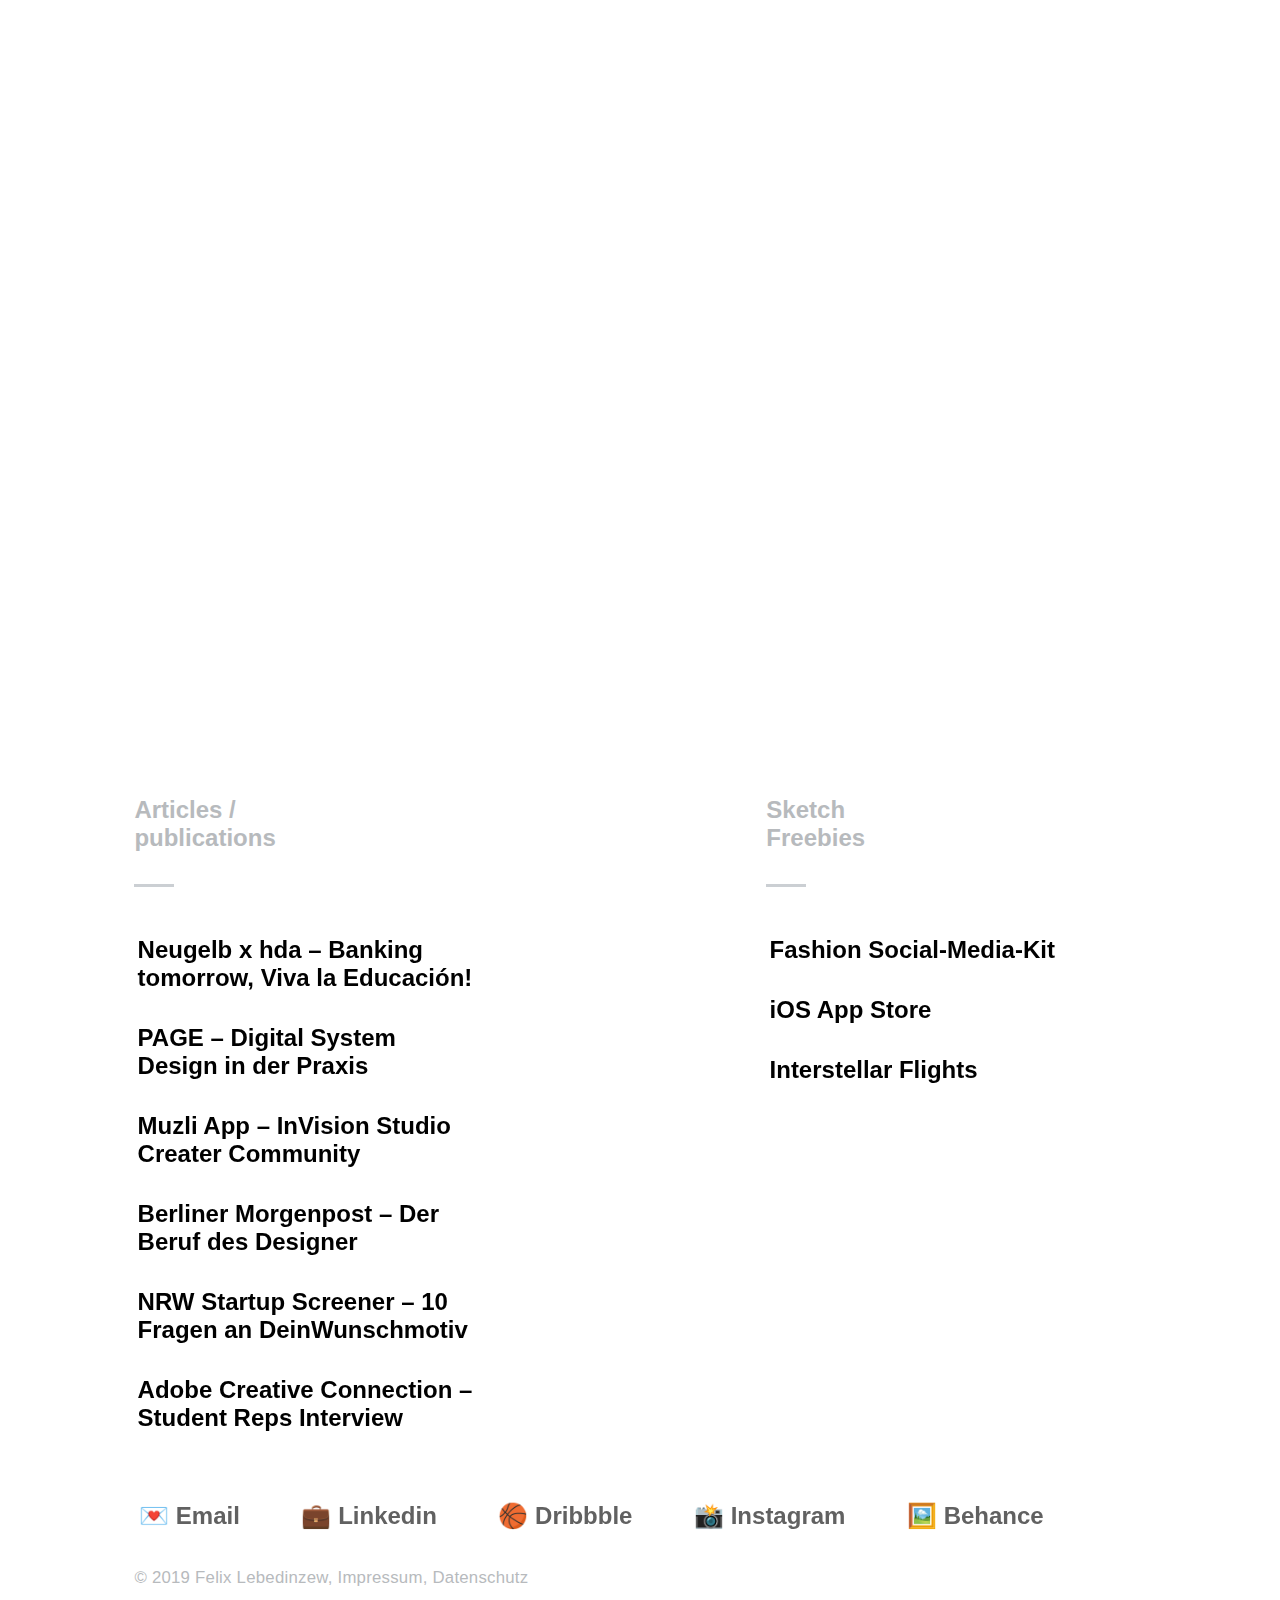
==== commit 290dbfe7: "added fuelcast portfolio and removed "your project next section"" ====
--- a/index.html
+++ b/index.html
@@ -53,9 +53,25 @@
               </div>
           </div></a>
 
+          <!-- Fuelcast -->
+          <a href="https://www.fuelcast.co" target="_blank">
+            <div class="projectLeft">
+                <img class="hideme" src="img/fuelcast.jpg" alt="fuelcast mobile app">
+                <div class="projectTitle hideme">
+                    <h1>Fuelcast Mobile App ↗</br> <span class="color1">2019</span> </h1>
+                </div>
+                <div class="projectMeta hideme">
+                  <ul class="category color2">
+                    <li>Product UX and UI</li>
+                    <li>Consulting Founders-Team</li>
+                    <li>Pitch-Deck Design</li>
+                  </ul>
+                </div>
+            </div></a>
+
           <!-- QVSTA -->
           <a href="http://qvsta.com" target="_blank">
-          <div class="projectLeft">
+          <div class="projectRight">
               <img class="hideme" src="img/qvsta.jpg" alt="QVSTA Model Booking Platform Website">
               <div class="projectTitle hideme">
                   <h1>Qvsta Model Booking ↗</br> <span class="color1">2018</span> </h1>
@@ -72,7 +88,7 @@
 
           <!-- ThisIsLisa X -->
           <a href="http://thisislisax.com" target="_blank">
-          <div class="projectRight">
+          <div class="projectLeft">
             <img class="hideme" src="img/thisislisax.jpg" alt="ThisIsLisa X Blog Website">
               <div class="projectTitle hideme">
                   <h1>ThisIsLisa X ↗</br> <span class="color1">2017</span> </h1>
@@ -88,7 +104,7 @@
 
           <!-- Die-Masterarbeit.de -->
           <a href="https://www.die-masterarbeit.de" target="_blank">
-          <div class="projectLeft">
+          <div class="projectRight">
               <img class="hideme" src="img/die-masterarbeit.jpg" alt="Die-Masterarbeit.de website">
               <div class="projectTitle hideme">
                   <h1>Die-Masterarbeit.de ↗</br> <span class="color1">2017</span> </h1>
@@ -104,7 +120,7 @@
 
           <!-- SkyVIV -->
           <a href="https://www.behance.net/gallery/45592717/SkyVIV-Drone-Imagery-Company" target="_blank">
-          <div class="projectRight">
+          <div class="projectLeft">
               <img class="hideme" src="img/skyviv.jpg" alt="sky visual imaging venture bangkok website">
               <div class="projectTitle hideme">
                   <h1>Skyviv ↗</br> <span class="color1">2017 (Bangkok)</span> </h1>
@@ -120,7 +136,7 @@
 
           <!-- DeinWunschmotiv -->
           <a href="https://www.deinwunschmotiv.de" target="_blank">
-          <div class="projectLeft">
+          <div class="projectRight">
               <img class="hideme" src="img/deinwunschmotiv.jpg" alt="DeinWunschmotiv Startup Website">
               <div class="projectTitle hideme">
                   <h1>DeinWunschmotiv ↗</br> <span class="color1">2016 – 2018</span> </h1>
@@ -136,28 +152,28 @@
           </div></a>
 
           <!-- Your Project is next? -->
-          <a href="mailto:hi@felix-lebedinzew.com" target="_blank">
+          <!-- <a href="mailto:hi@felix-lebedinzew.com" target="_blank">
             <div class="projectRight">
                 <img class="hideme" src="img/project.jpg" alt="Ihr Projekt ist das nächste?">
                 <div class="projectTitle hideme">
                     <h1>Your project next? </br> <span class="color1">Hit me up now!</span> </h1>
                 </div>
                 <div class="projectMeta hideme">
-                  <!-- <ul class="category color2">
+                  <ul class="category color2">
                     <li>entrepreneurship</li>
                     <li>service design</li>
                     <li>branding (ui / ux)</li>
                     <li>development</li>
-                  </ul> -->
-                </div>
-            </div></a>
+                  </ul>
+                </div>
+            </div></a> -->
 
       </div>
 
     </section>
 
     <!-- Articles / News Section -->
-    <div class="wrapper hideme newsSection">
+    <div class="wrapper newsSection">
       <div>
         <h1 class="color1"> Articles  /</br> publications</h1>
         <hr align="left">
@@ -178,7 +194,7 @@
     
 
     <!-- Sketch Freebies -->
-    <div class="wrapper hideme newsSection">
+    <div class="wrapper newsSection">
       <div>
         <h1 class="color1"> Sketch </br> Freebies</h1>
         <hr align="left">
@@ -196,7 +212,7 @@
 
 
     <!-- Social Media -->
-    <div class="socialMedia hideme ">
+    <div class="socialMedia  ">
       <a href="mailto:hi@felix-lebedinzew.com"><h1 class="hvr-sweep-to-right color2">💌 Email</h1></a>
       <a href="https://www.linkedin.com/in/felix-lebedinzew-8358b8115/" target="_blank"><h1 class="hvr-sweep-to-right color2">💼 Linkedin</h1></a>
       <a href="https://dribbble.com/felixlebedinzew" target="_blank"><h1 class="hvr-sweep-to-right color2">🏀 Dribbble</h1></a>
@@ -218,12 +234,13 @@
             /* Check the location of each desired element */
             $('.hideme').each( function(i){
 
-                var bottom_of_object = $(this).offset().top + $(this).outerHeight();
+                /* old line that fades the elemnts in differently, needed to be changed after commerzbank section is so big                 var bottom_of_object = $(this).offset().top + $(this).outerHeight();
+*/
+                var bottom_of_object = $(this).offset().top;
                 var bottom_of_window = $(window).scrollTop() + $(window).height();
 
                 /* If the object is completely visible in the window, fade it it */
                 if( bottom_of_window > bottom_of_object ){
-
                     $(this).animate({'opacity':'1'},500);
 
                 }
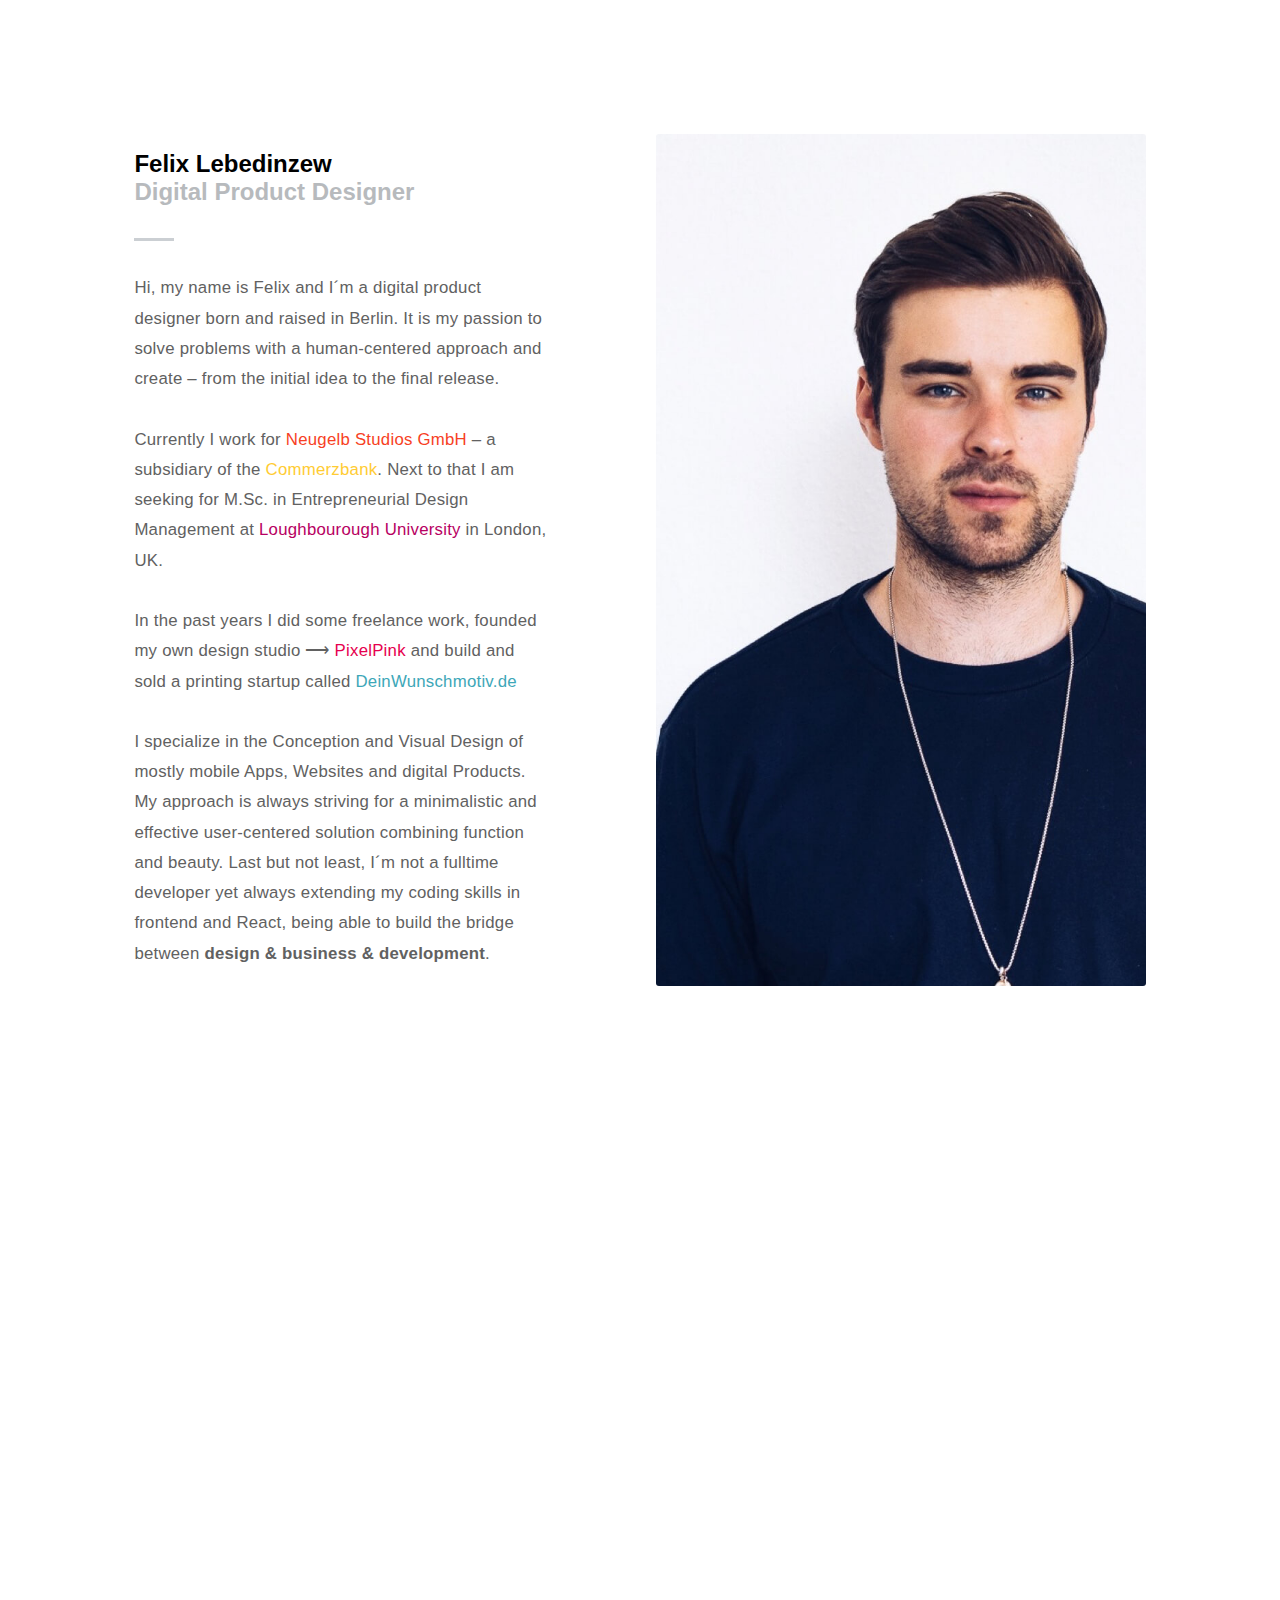
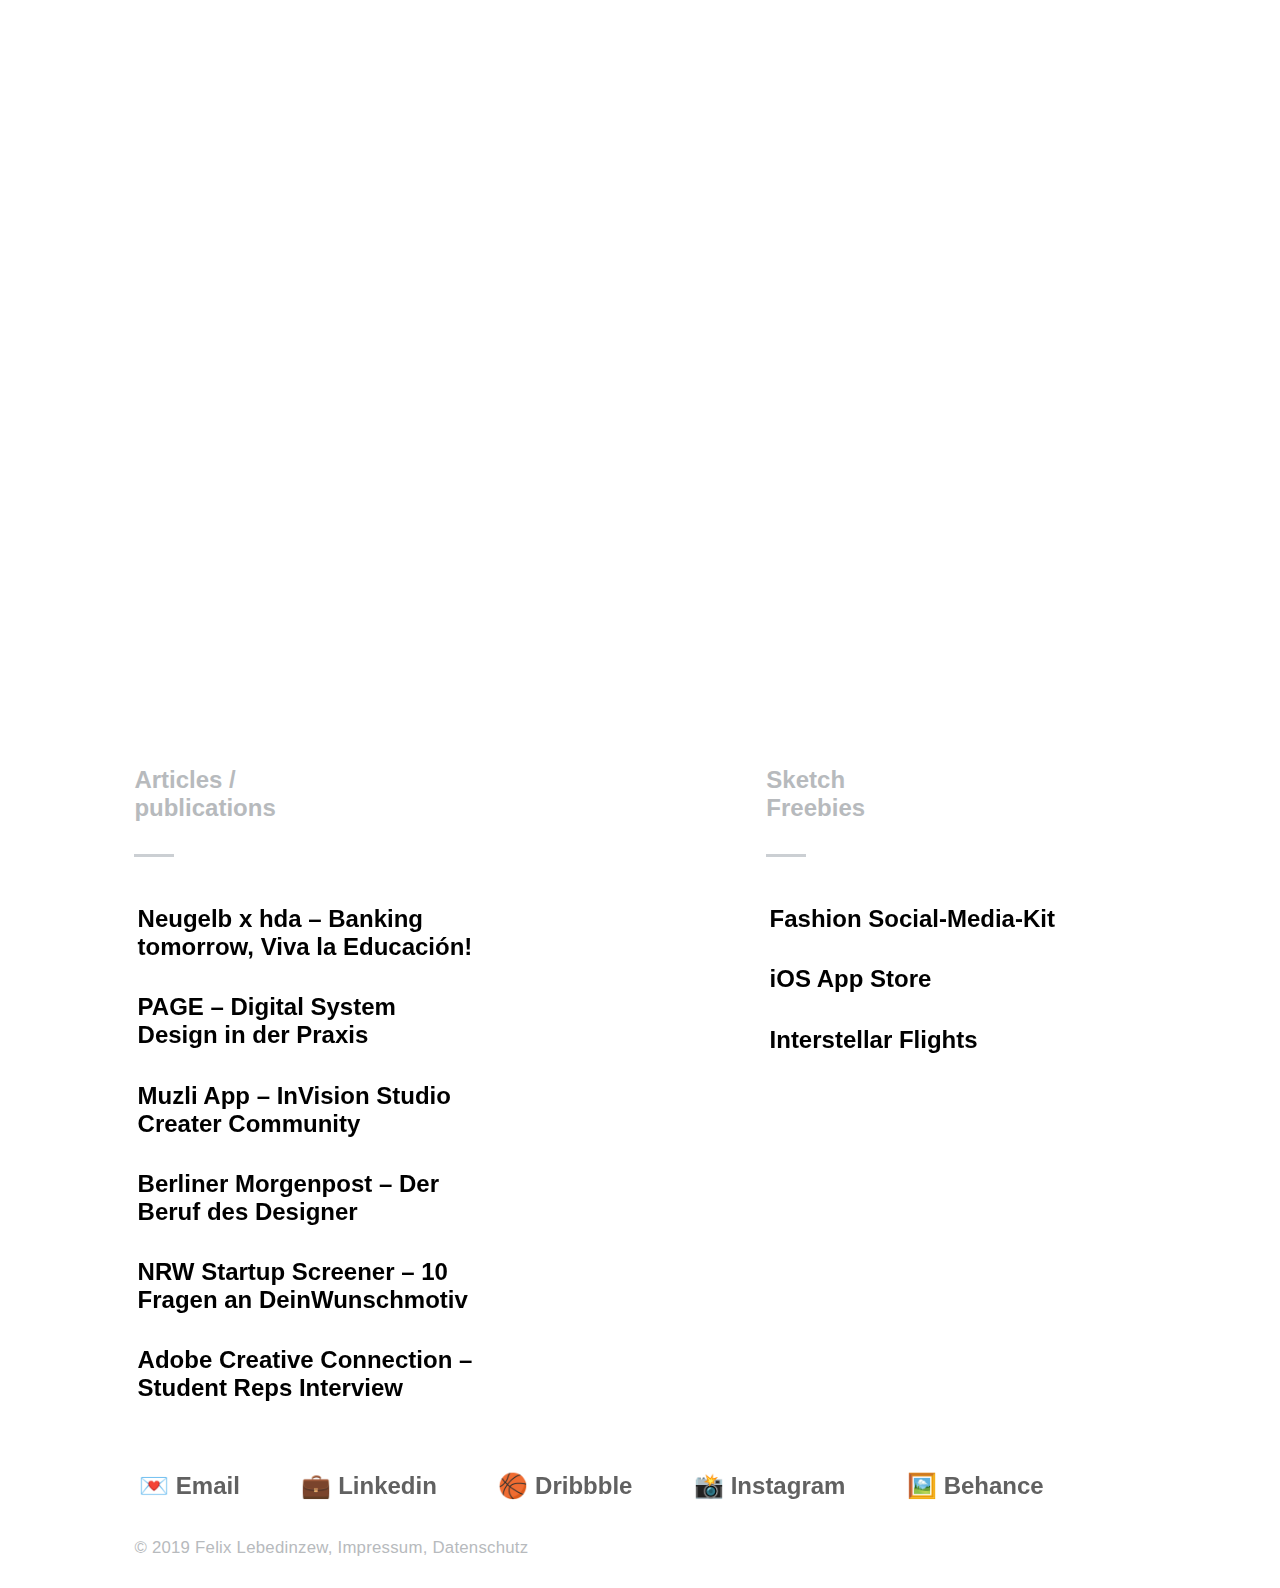
==== commit f21b532b: "removed the age" ====
--- a/index.html
+++ b/index.html
@@ -16,7 +16,7 @@
         <div>
           <h1>Felix Lebedinzew </br><span class="color1">Digital Product Designer</span></h1>
           <hr align="left">
-          <p class="color2">Hi, my name is Felix and I´m twenty-six-year old digital product designer born and raised in Berlin. It is my passion to solve problems with a human-centered approach and create – from the initial idea to the final release.</br></br>
+          <p class="color2">Hi, my name is Felix and I´m a digital product designer born and raised in Berlin. It is my passion to solve problems with a human-centered approach and create – from the initial idea to the final release.</br></br>
           Currently I work for <a href="https://neugelb.com" target="_blank"><span class="colorNeugelb">Neugelb Studios GmbH</span></a> – a subsidiary of the <a href="https://www.commerzbank.de" target="_blank"><span class="colorCommerzbank">Commerzbank</span></a>. Next to that I am seeking for M.Sc. in Entrepreneurial Design Management at <a href="https://www.lborolondon.ac.uk" target="_blank"><span class="colorLBoro">Loughbourough University</span> in London, UK</a>. </br></br>In the past years I did some freelance work, founded my own design studio ⟶ <a href="https://www.pixel-pink.de" target="_blank"><span class="colorPixelPink">PixelPink</span></a> and build and sold a printing startup called <a href="https://www.deinwunschmotiv.de" target="_blank"><span class="colorDeinWunschmotiv">DeinWunschmotiv.de</span></a></br></br>
           I specialize in the Conception and Visual Design of mostly mobile Apps, Websites and digital Products. My approach is always striving for a minimalistic and effective user-centered solution combining function and beauty. Last but not least, I´m not a fulltime developer yet always extending my coding skills in frontend and React, being able to build the bridge between <b>design & business & development</b>.</p>
         </div>
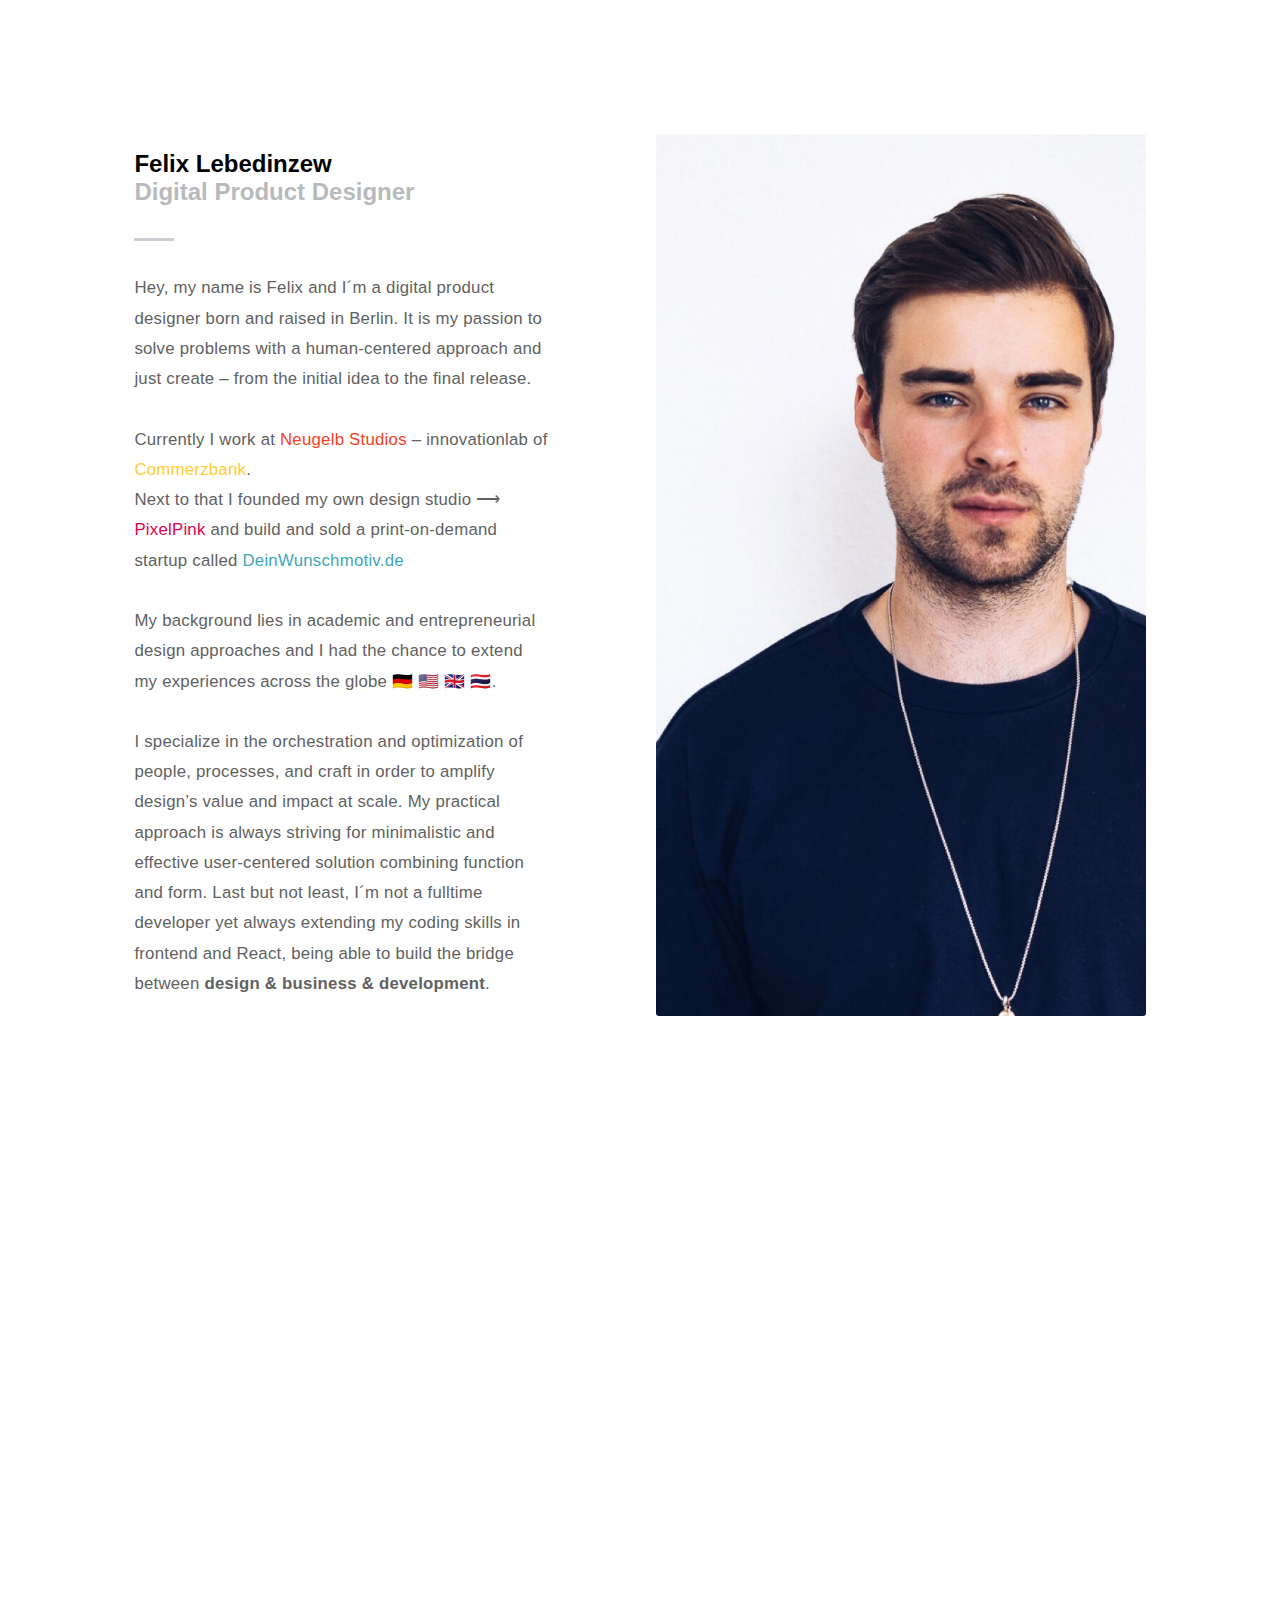
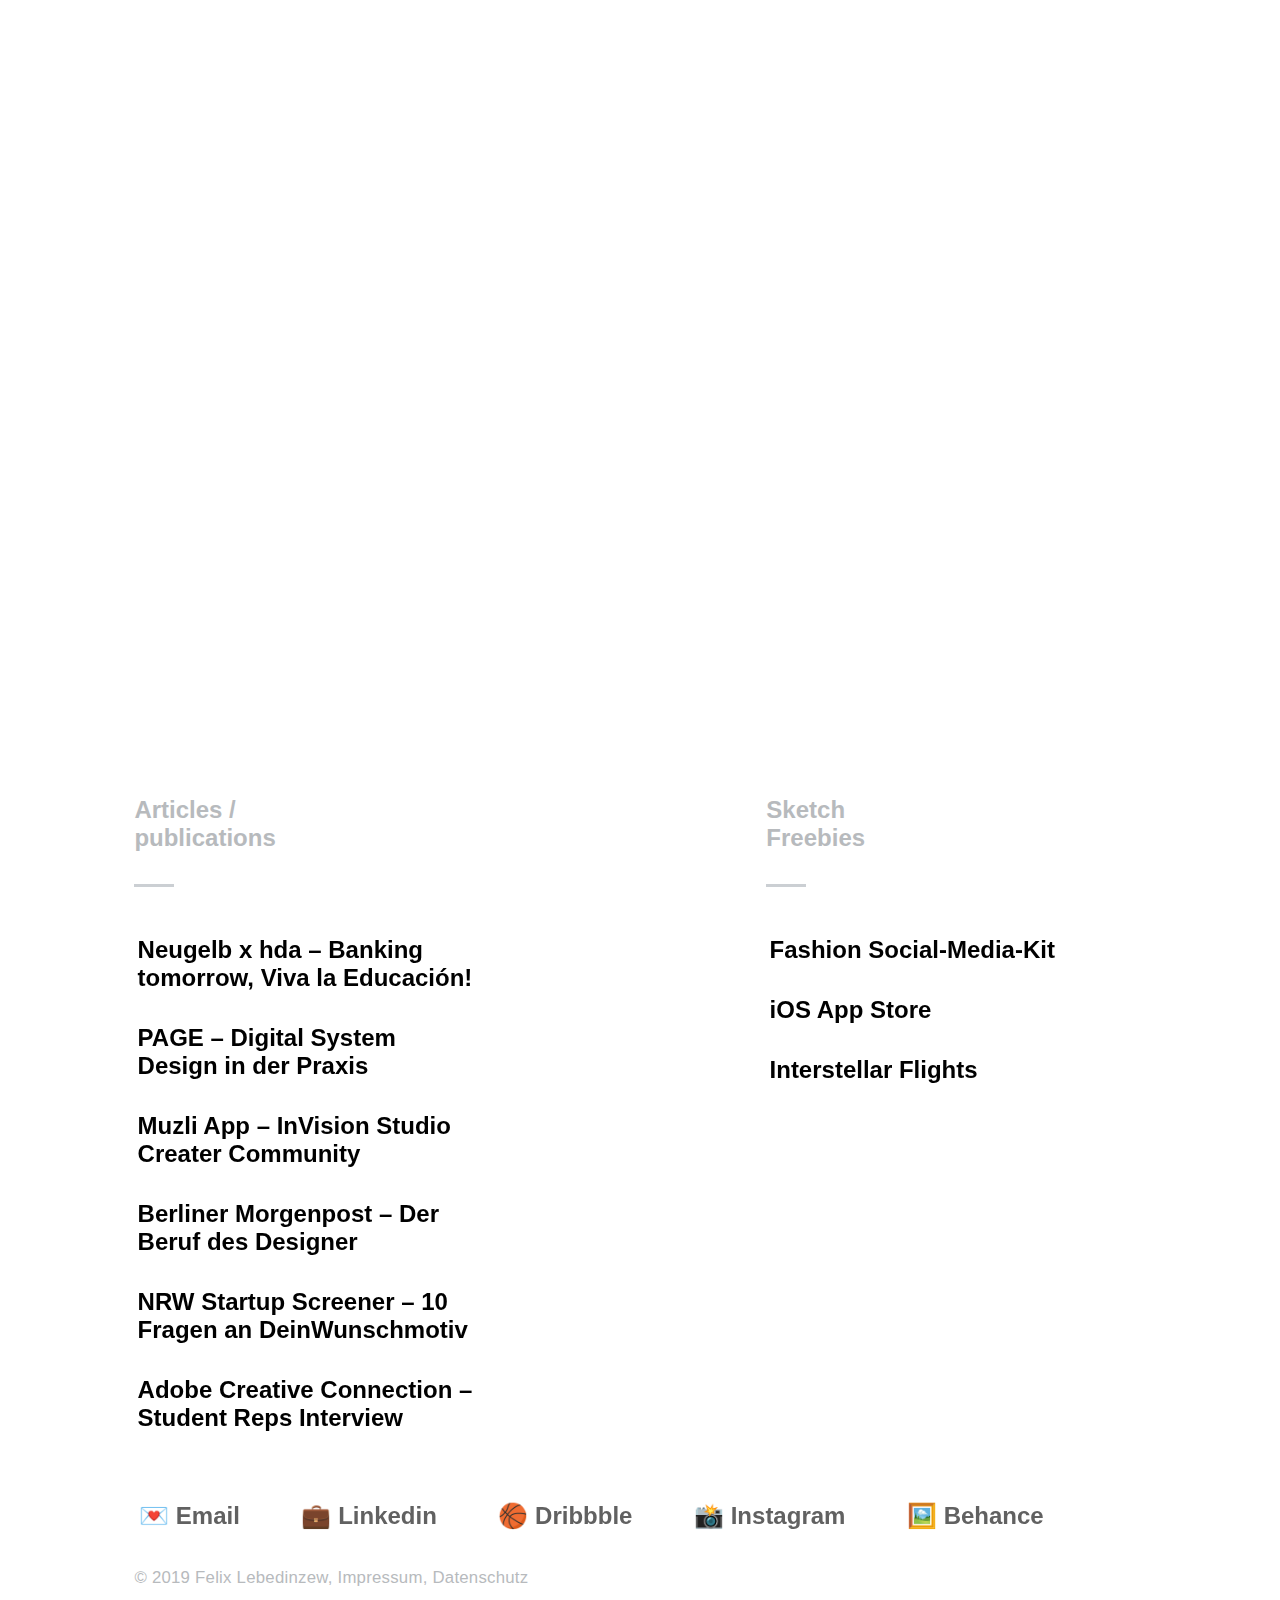
==== commit 318a09cb: "changed main text" ====
--- a/index.html
+++ b/index.html
@@ -16,9 +16,10 @@
         <div>
           <h1>Felix Lebedinzew </br><span class="color1">Digital Product Designer</span></h1>
           <hr align="left">
-          <p class="color2">Hi, my name is Felix and I´m a digital product designer born and raised in Berlin. It is my passion to solve problems with a human-centered approach and create – from the initial idea to the final release.</br></br>
-          Currently I work for <a href="https://neugelb.com" target="_blank"><span class="colorNeugelb">Neugelb Studios GmbH</span></a> – a subsidiary of the <a href="https://www.commerzbank.de" target="_blank"><span class="colorCommerzbank">Commerzbank</span></a>. Next to that I am seeking for M.Sc. in Entrepreneurial Design Management at <a href="https://www.lborolondon.ac.uk" target="_blank"><span class="colorLBoro">Loughbourough University</span> in London, UK</a>. </br></br>In the past years I did some freelance work, founded my own design studio ⟶ <a href="https://www.pixel-pink.de" target="_blank"><span class="colorPixelPink">PixelPink</span></a> and build and sold a printing startup called <a href="https://www.deinwunschmotiv.de" target="_blank"><span class="colorDeinWunschmotiv">DeinWunschmotiv.de</span></a></br></br>
-          I specialize in the Conception and Visual Design of mostly mobile Apps, Websites and digital Products. My approach is always striving for a minimalistic and effective user-centered solution combining function and beauty. Last but not least, I´m not a fulltime developer yet always extending my coding skills in frontend and React, being able to build the bridge between <b>design & business & development</b>.</p>
+          <p class="color2">Hey, my name is Felix and I´m a digital product designer born and raised in Berlin. It is my passion to solve problems with a human-centered approach and just create – from the initial idea to the final release.</br></br>
+          Currently I work at <a href="https://neugelb.com" target="_blank"><span class="colorNeugelb">Neugelb Studios</span></a> – innovationlab of <a href="https://www.commerzbank.de" target="_blank"><span class="colorCommerzbank">Commerzbank</span></a>.</br> Next to that I founded my own design studio ⟶ <a href="https://www.pixel-pink.de" target="_blank"><span class="colorPixelPink">PixelPink</span></a> and build and sold a print-on-demand startup called <a href="https://www.deinwunschmotiv.de" target="_blank"><span class="colorDeinWunschmotiv">DeinWunschmotiv.de</span></a>
+         </br></br>My background lies in academic and entrepreneurial design approaches and I had the chance to extend my experiences across the globe 🇩🇪 🇺🇸 🇬🇧 🇹🇭. </br></br>
+          I specialize in the orchestration and optimization of people, processes, and craft in order to amplify design’s value and impact at scale. My practical approach is always striving for minimalistic and effective user-centered solution combining function and form. Last but not least, I´m not a fulltime developer yet always extending my coding skills in frontend and React, being able to build the bridge between <b>design & business & development</b>. </p>
         </div>
 
         <div class="img-responsive">
@@ -180,18 +181,18 @@
         <a class="hvr-sweep-to-right" href="https://neugelb.com/en/case-studies/design-case-study-hda/#intro"><h1>Neugelb x hda – Banking tomorrow, Viva la Educación!</h1></a>
         </br>
         <a class="hvr-sweep-to-right" href="https://page-online.de/branche-karriere/digital-system-design-in-der-praxis/"><h1>PAGE – Digital System Design in der Praxis</h1></a>
-      
-        <a class="hvr-sweep-to-right" href="https://medium.muz.li/made-with-studio-9-c02915a97015"><h1>Muzli App – InVision Studio Creater Community</h1></a> 
-      
-        <a class="hvr-sweep-to-right" href="https://www.morgenpost.de/wirtschaft/karriere/article216560065/Warum-Grafikdesign-viel-mehr-ist-als-huebsch-machen.html"><h1>Berliner Morgenpost – Der Beruf des Designer</h1></a> 
-    
-        <a class="hvr-sweep-to-right" href="https://nrw-startups.de/10-fragen-an-startups-aus-nrw/page/9/?ak_action=reject_mobile"><h1>NRW Startup Screener – 10 Fragen an DeinWunschmotiv</h1></a> 
-  
-        <a class="hvr-sweep-to-right" href="http://blogs.adobe.com/creative/student-reps-felix-und-jannis-wenn-du-aufmerksamkeit-willst-fluestere/?fbclid=IwAR1BmvSuTvzfunblOBrG-_Y3X7QlFJU1Kq_C555pDQysd6ZId_W4-GPe3H8"><h1>Adobe Creative Connection – Student Reps Interview</h1></a> 
-      </div>
-    </div>
-
-    
+
+        <a class="hvr-sweep-to-right" href="https://medium.muz.li/made-with-studio-9-c02915a97015"><h1>Muzli App – InVision Studio Creater Community</h1></a>
+
+        <a class="hvr-sweep-to-right" href="https://www.morgenpost.de/wirtschaft/karriere/article216560065/Warum-Grafikdesign-viel-mehr-ist-als-huebsch-machen.html"><h1>Berliner Morgenpost – Der Beruf des Designer</h1></a>
+
+        <a class="hvr-sweep-to-right" href="https://nrw-startups.de/10-fragen-an-startups-aus-nrw/page/9/?ak_action=reject_mobile"><h1>NRW Startup Screener – 10 Fragen an DeinWunschmotiv</h1></a>
+
+        <a class="hvr-sweep-to-right" href="http://blogs.adobe.com/creative/student-reps-felix-und-jannis-wenn-du-aufmerksamkeit-willst-fluestere/?fbclid=IwAR1BmvSuTvzfunblOBrG-_Y3X7QlFJU1Kq_C555pDQysd6ZId_W4-GPe3H8"><h1>Adobe Creative Connection – Student Reps Interview</h1></a>
+      </div>
+    </div>
+
+
 
     <!-- Sketch Freebies -->
     <div class="wrapper newsSection">
@@ -204,7 +205,7 @@
 
         <a class="hvr-sweep-to-right" href="https://www.sketchappsources.com/free-source/2689-ios-11-app-store-design-uu-sketch-freebie-resource.html"><h1>iOS App Store</h1></a>
 
-        </br> 
+        </br>
 
         <a class="hvr-sweep-to-right" href="https://www.sketchappsources.com/free-source/2489-interstellar-flights-sketch-freebie-resource.html"><h1>Interstellar Flights</h1></a>
       </div>
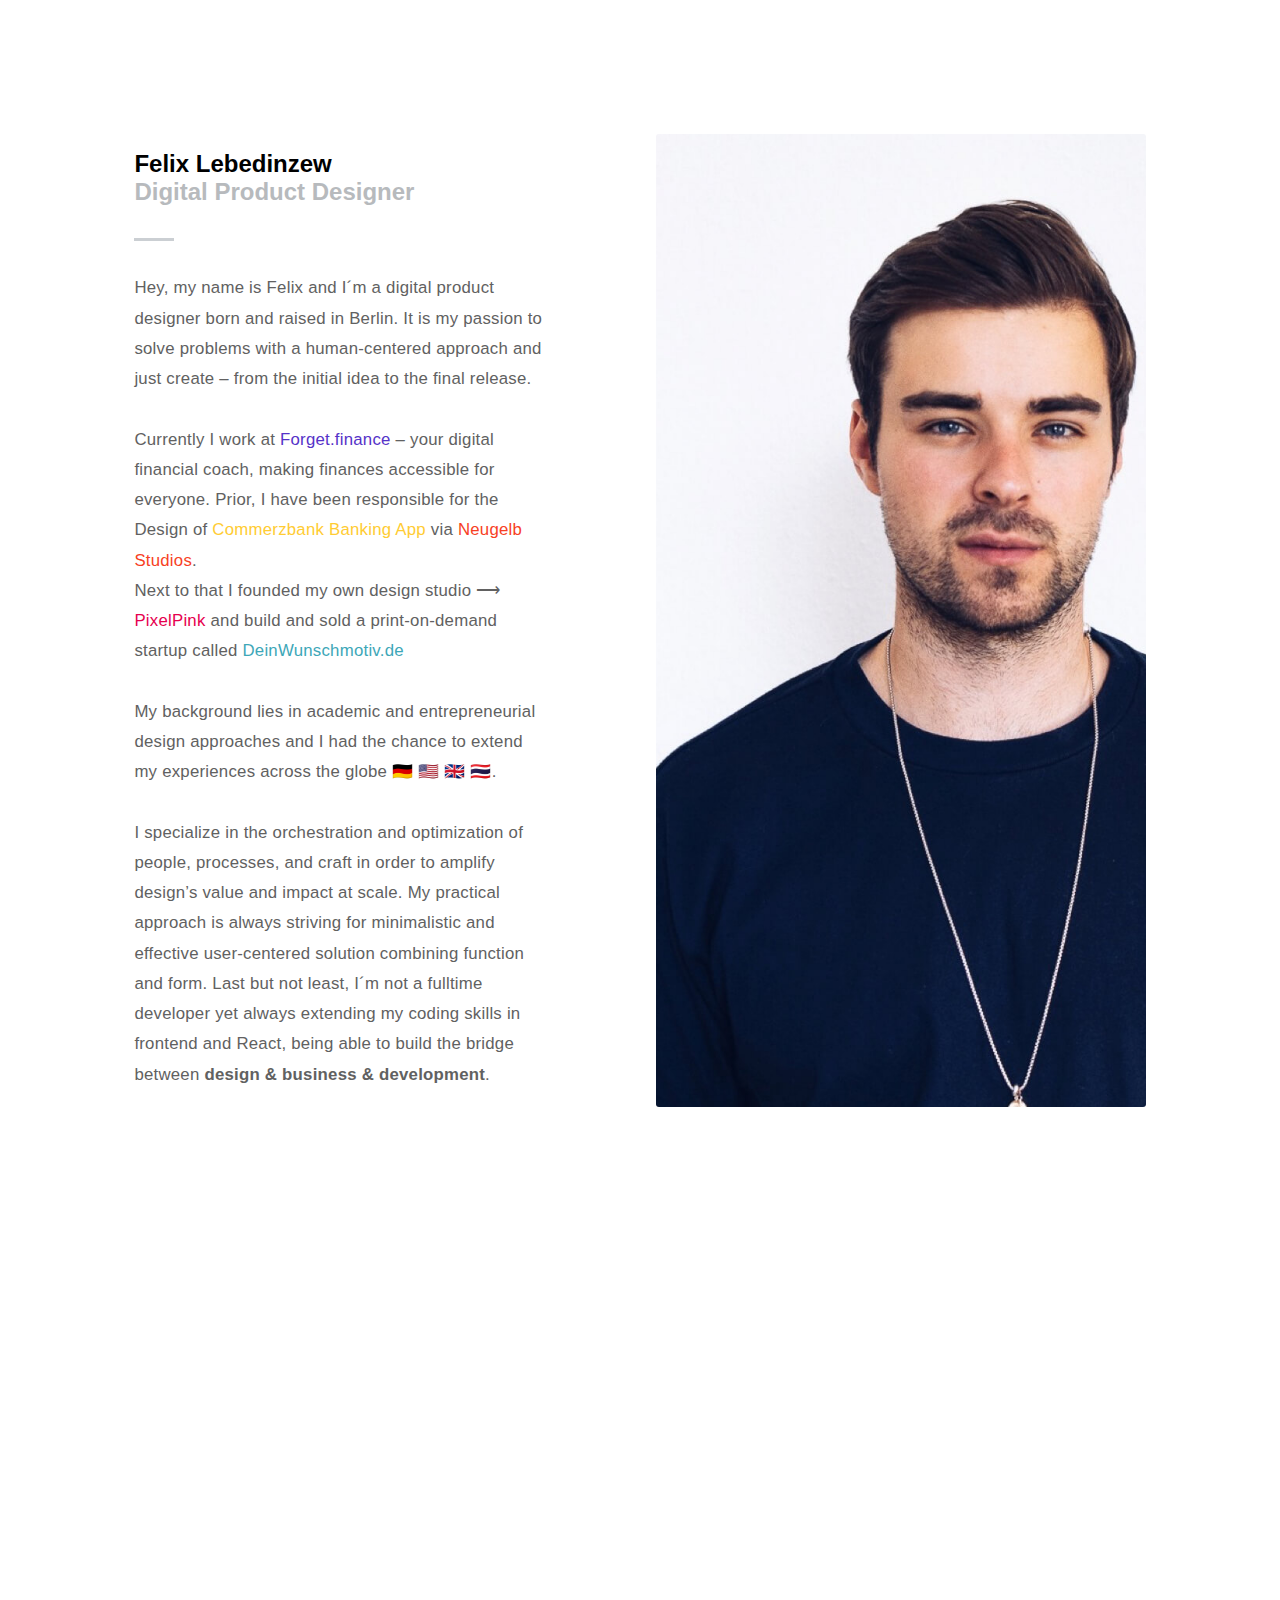
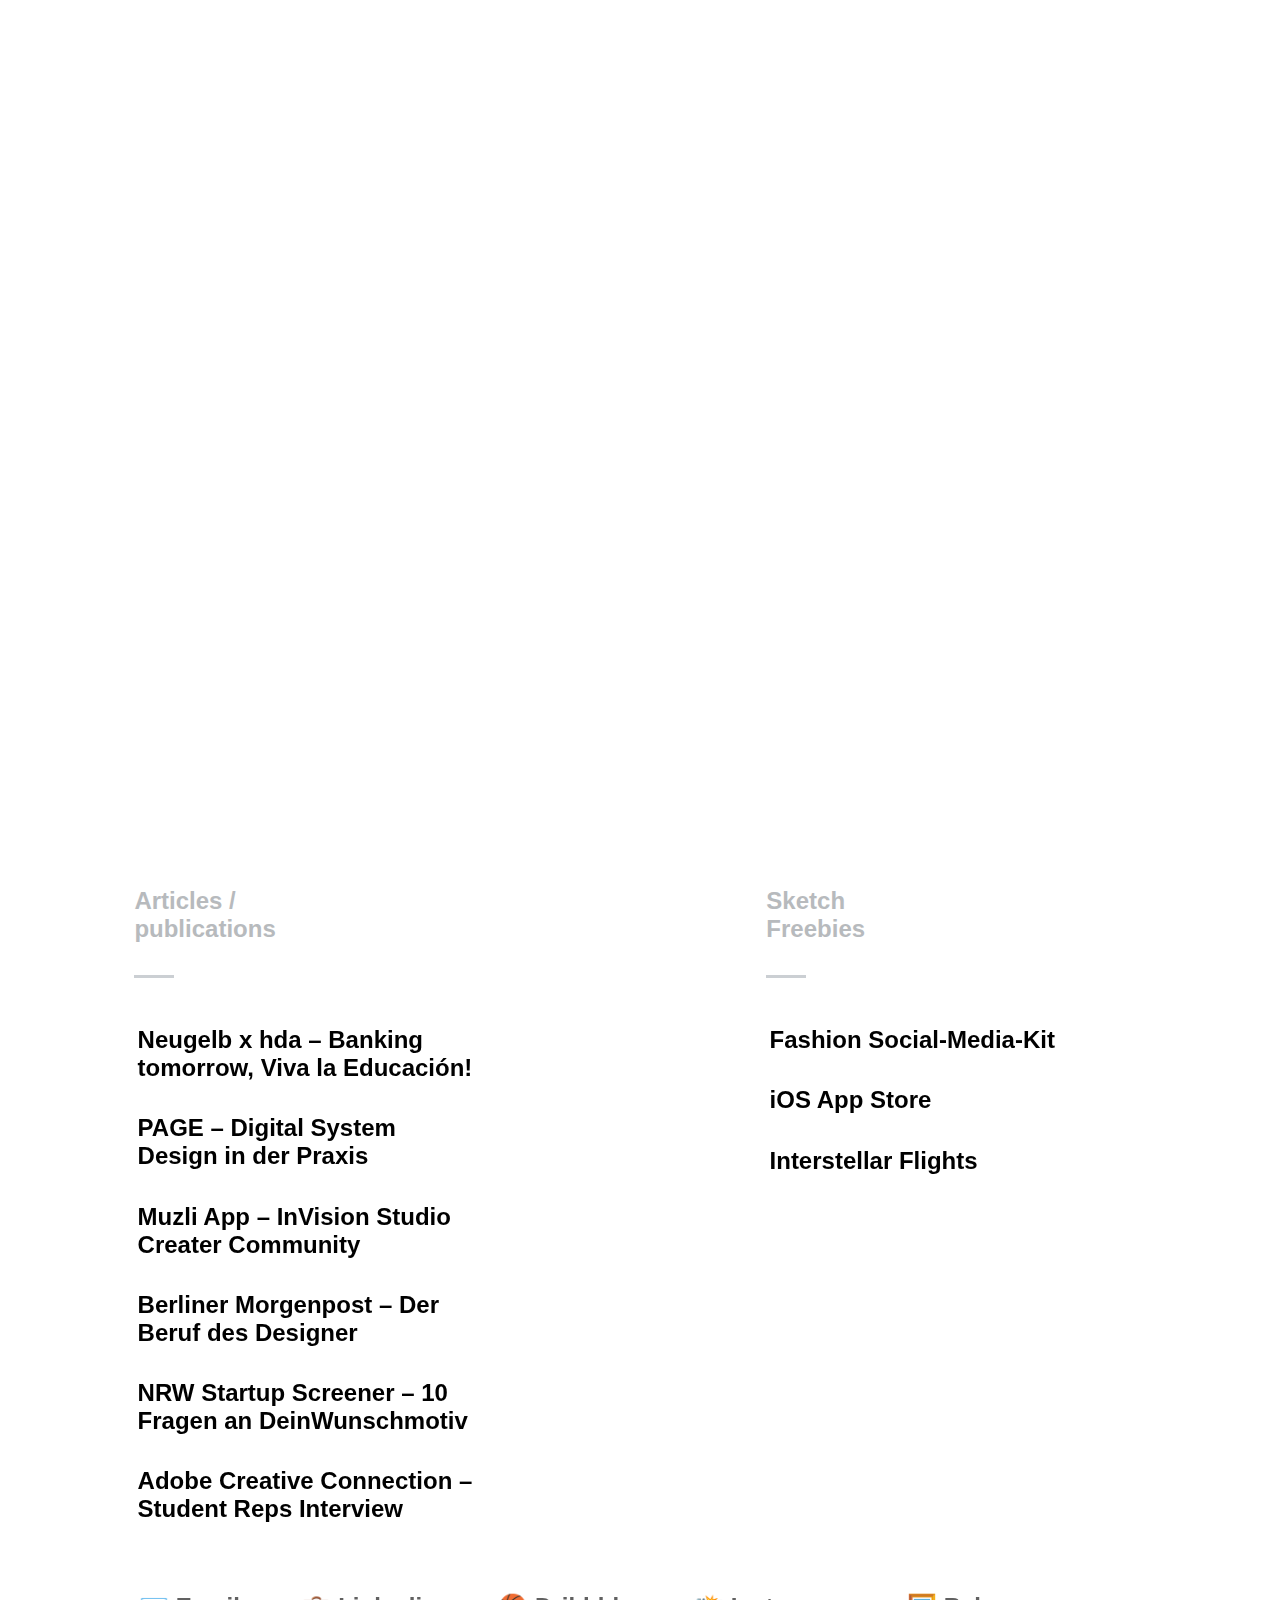
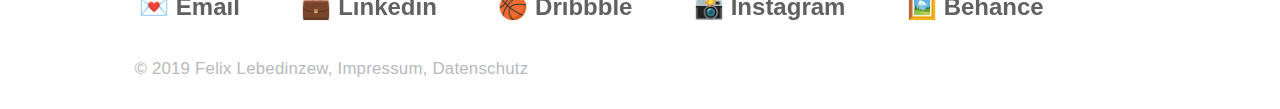
==== commit 2054e29f: "update main text" ====
--- a/index.html
+++ b/index.html
@@ -17,7 +17,7 @@
           <h1>Felix Lebedinzew </br><span class="color1">Digital Product Designer</span></h1>
           <hr align="left">
           <p class="color2">Hey, my name is Felix and I´m a digital product designer born and raised in Berlin. It is my passion to solve problems with a human-centered approach and just create – from the initial idea to the final release.</br></br>
-          Currently I work at <a href="https://neugelb.com" target="_blank"><span class="colorNeugelb">Neugelb Studios</span></a> – innovationlab of <a href="https://www.commerzbank.de" target="_blank"><span class="colorCommerzbank">Commerzbank</span></a>.</br> Next to that I founded my own design studio ⟶ <a href="https://www.pixel-pink.de" target="_blank"><span class="colorPixelPink">PixelPink</span></a> and build and sold a print-on-demand startup called <a href="https://www.deinwunschmotiv.de" target="_blank"><span class="colorDeinWunschmotiv">DeinWunschmotiv.de</span></a>
+    Currently I work at <a href ="https://forget.finance" target="_blank" style="color:#5532C8">Forget.finance</a> – your digital financial coach, making finances accessible for everyone. Prior, I have been responsible for the Design of <a href="https://www.commerzbank.de" target="_blank"><span class="colorCommerzbank">Commerzbank Banking App</span></a> via <a href="https://neugelb.com" target="_blank"><span class="colorNeugelb">Neugelb Studios</span></a>.</br> Next to that I founded my own design studio ⟶ <a href="https://www.pixel-pink.de" target="_blank"><span class="colorPixelPink">PixelPink</span></a> and build and sold a print-on-demand startup called <a href="https://www.deinwunschmotiv.de" target="_blank"><span class="colorDeinWunschmotiv">DeinWunschmotiv.de</span></a>
          </br></br>My background lies in academic and entrepreneurial design approaches and I had the chance to extend my experiences across the globe 🇩🇪 🇺🇸 🇬🇧 🇹🇭. </br></br>
           I specialize in the orchestration and optimization of people, processes, and craft in order to amplify design’s value and impact at scale. My practical approach is always striving for minimalistic and effective user-centered solution combining function and form. Last but not least, I´m not a fulltime developer yet always extending my coding skills in frontend and React, being able to build the bridge between <b>design & business & development</b>. </p>
         </div>
